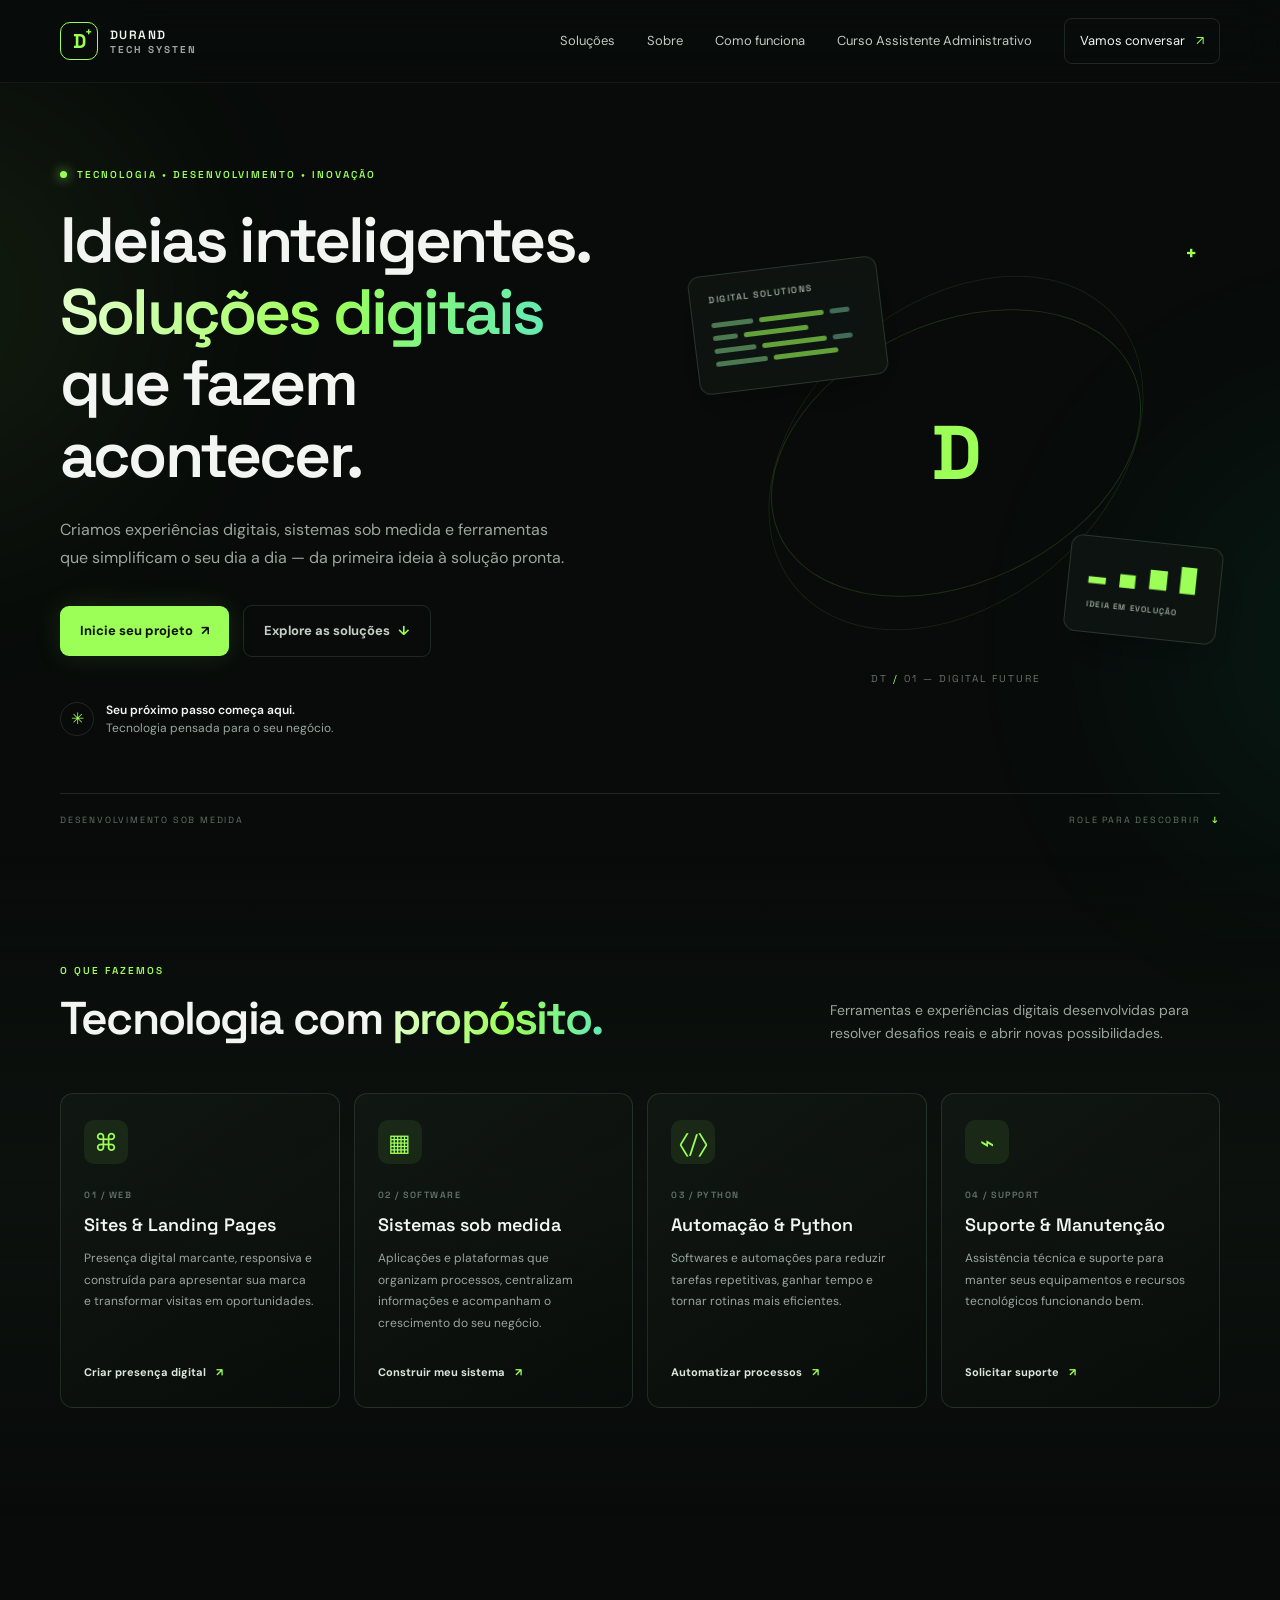
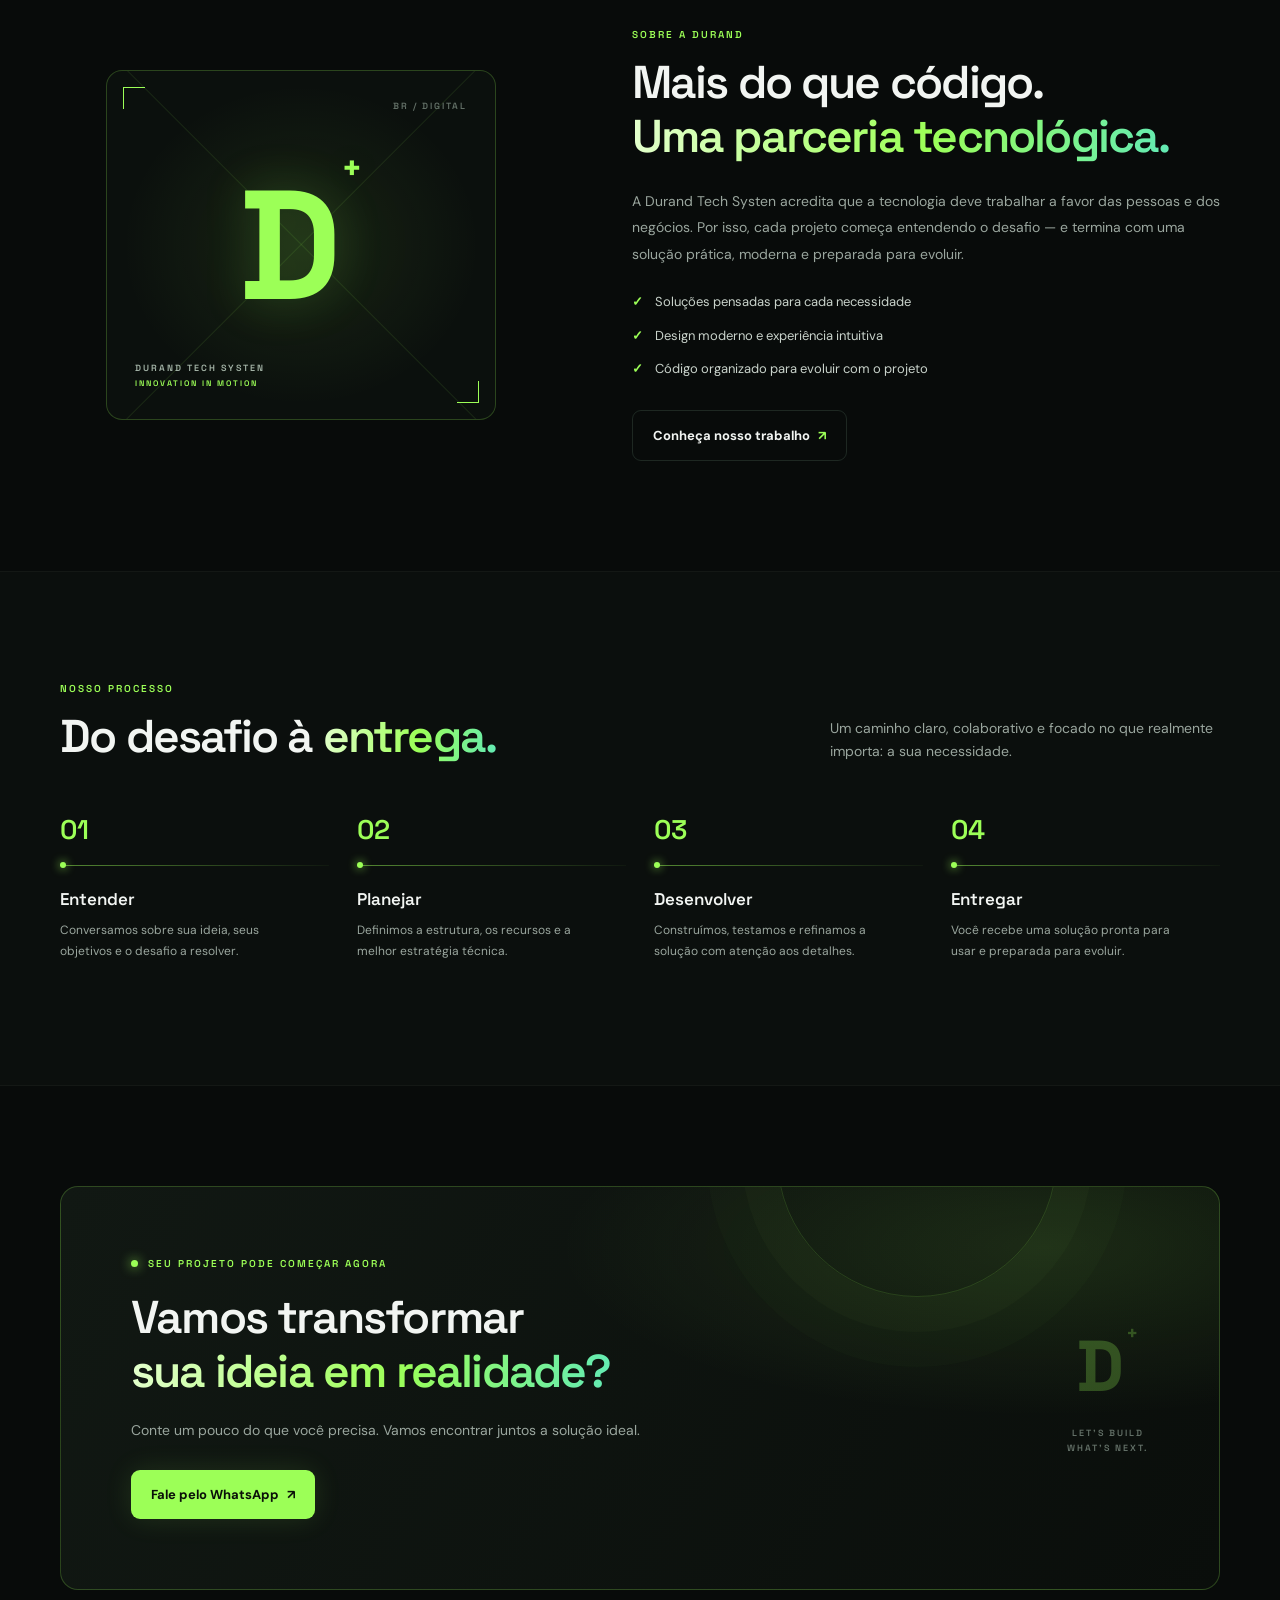
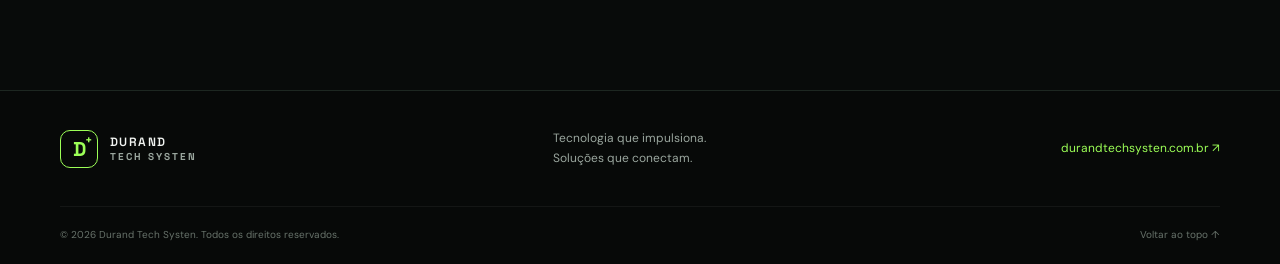
==== index.html @ 8323a279 "Add files via upload" ====
<!DOCTYPE html>
<html lang="pt-BR">
<head>
  <meta charset="UTF-8">
  <meta name="viewport" content="width=device-width, initial-scale=1.0">
  <meta name="description" content="A Durand Tech Systen transforma ideias em soluções digitais: sites, sistemas, automações e suporte técnico.">
  <meta name="theme-color" content="#080b0a">
  <title>Durand Tech Systen — Tecnologia que impulsiona</title>
  <link rel="preconnect" href="https://fonts.googleapis.com">
  <link rel="preconnect" href="https://fonts.gstatic.com" crossorigin>
  <link href="https://fonts.googleapis.com/css2?family=DM+Sans:wght@400;500;600;700&family=Space+Grotesk:wght@400;500;600;700&display=swap" rel="stylesheet">
  <link rel="stylesheet" href="styles.css">
</head>
<body>
  <!-- Fundo decorativo: brilho neon sutil -->
  <div class="ambient ambient-one" aria-hidden="true"></div>
  <div class="ambient ambient-two" aria-hidden="true"></div>

  <header class="site-header" id="top">
    <div class="container nav-wrap">
      <a class="brand" href="#top" aria-label="Durand Tech Systen, início">
        <span class="brand-mark">D<span>+</span></span>
        <span class="brand-name">DURAND <b>TECH SYSTEN</b></span>
      </a>

      <button class="menu-toggle" aria-label="Abrir menu" aria-expanded="false">
        <span></span><span></span><span></span>
      </button>

      <nav class="main-nav" aria-label="Navegação principal">
        <a href="#solucoes">Soluções</a>
        <a href="#sobre">Sobre</a>
        <a href="#processo">Como funciona</a>
        <a href="Assistente Administrativo.html">Curso Assistente Administrativo</a>
        <a href="#contato" class="nav-cta">Vamos conversar <span>↗</span></a>
      </nav>
    </div>
  </header>

  <main>
    <!-- Hero -->
    <section class="hero section">
      <div class="container hero-grid">
        <div class="hero-copy reveal">
          <div class="eyebrow"><span class="status-dot"></span> TECNOLOGIA • DESENVOLVIMENTO • INOVAÇÃO</div>
          <h1>Ideias inteligentes.<br><span class="gradient-text">Soluções digitais</span><br>que fazem acontecer.</h1>
          <p class="hero-description">Criamos experiências digitais, sistemas sob medida e ferramentas que simplificam o seu dia a dia — da primeira ideia à solução pronta.</p>
          <div class="hero-actions">
            <a class="button button-primary" href="#contato">Inicie seu projeto <span>↗</span></a>
            <a class="button button-quiet" href="#solucoes">Explore as soluções <span>↓</span></a>
          </div>
          <div class="hero-proof">
            <div class="proof-icon">✳</div>
            <p><strong>Seu próximo passo começa aqui.</strong><br><span>Tecnologia pensada para o seu negócio.</span></p>
          </div>
        </div>

        <div class="hero-visual reveal" aria-label="Ilustração abstrata de tecnologia">
          <div class="visual-orbit orbit-a"></div>
          <div class="visual-orbit orbit-b"></div>
          <div class="visual-core"><span>D</span><i>+</i></div>
          <div class="floating-card card-code">
            <span class="card-label">DIGITAL SOLUTIONS</span>
            <div class="code-line"><i></i><i></i><i></i></div>
            <div class="code-line short"><i></i><i></i></div>
            <div class="code-line"><i></i><i></i><i></i></div>
            <div class="code-line tiny"><i></i><i></i></div>
          </div>
          <div class="floating-card card-signal"><span class="signal-bars">▂ ▄ ▆ █</span><small>IDEIA EM EVOLUÇÃO</small></div>
          <div class="visual-caption">DT<span> / </span>01 — DIGITAL FUTURE</div>
        </div>
      </div>
      <div class="hero-bottom container"><span>DESENVOLVIMENTO SOB MEDIDA</span><span class="scroll-hint">ROLE PARA DESCOBRIR <b>↓</b></span></div>
    </section>

    <!-- Soluções -->
    <section class="section solutions-section" id="solucoes">
      <div class="container">
        <div class="section-heading reveal">
          <div><div class="eyebrow">O QUE FAZEMOS</div><h2>Tecnologia com <span class="gradient-text">propósito.</span></h2></div>
          <p>Ferramentas e experiências digitais desenvolvidas para resolver desafios reais e abrir novas possibilidades.</p>
        </div>

        <div class="solution-grid">
          <article class="solution-card reveal">
            <div class="service-icon">⌘</div><span class="service-number">01 / WEB</span>
            <h3>Sites & Landing Pages</h3>
            <p>Presença digital marcante, responsiva e construída para apresentar sua marca e transformar visitas em oportunidades.</p>
            <a href="#contato" class="text-link" data-service="Sites e landing pages">Criar presença digital <span>↗</span></a>
          </article>
          <article class="solution-card reveal">
            <div class="service-icon">▦</div><span class="service-number">02 / SOFTWARE</span>
            <h3>Sistemas sob medida</h3>
            <p>Aplicações e plataformas que organizam processos, centralizam informações e acompanham o crescimento do seu negócio.</p>
            <a href="#contato" class="text-link" data-service="Sistemas sob medida">Construir meu sistema <span>↗</span></a>
          </article>
          <article class="solution-card reveal">
            <div class="service-icon">⟨/⟩</div><span class="service-number">03 / PYTHON</span>
            <h3>Automação & Python</h3>
            <p>Softwares e automações para reduzir tarefas repetitivas, ganhar tempo e tornar rotinas mais eficientes.</p>
            <a href="#contato" class="text-link" data-service="Automação e desenvolvimento Python">Automatizar processos <span>↗</span></a>
          </article>
          <article class="solution-card reveal">
            <div class="service-icon">⌁</div><span class="service-number">04 / SUPPORT</span>
            <h3>Suporte & Manutenção</h3>
            <p>Assistência técnica e suporte para manter seus equipamentos e recursos tecnológicos funcionando bem.</p>
            <a href="#contato" class="text-link" data-service="Suporte técnico e manutenção">Solicitar suporte <span>↗</span></a>
          </article>
        </div>
      </div>
    </section>

    <!-- Sobre -->
    <section class="section about-section" id="sobre">
      <div class="container about-grid">
        <div class="about-art reveal">
          <div class="about-frame">
            <span class="frame-corner corner-tl"></span><span class="frame-corner corner-br"></span>
            <div class="big-symbol">D<span>+</span></div>
            <div class="art-label">DURAND TECH SYSTEN<br><small>INNOVATION IN MOTION</small></div>
            <div class="art-coordinate">BR / DIGITAL</div>
          </div>
        </div>
        <div class="about-copy reveal">
          <div class="eyebrow">SOBRE A DURAND</div>
          <h2>Mais do que código.<br><span class="gradient-text">Uma parceria tecnológica.</span></h2>
          <p>A Durand Tech Systen acredita que a tecnologia deve trabalhar a favor das pessoas e dos negócios. Por isso, cada projeto começa entendendo o desafio — e termina com uma solução prática, moderna e preparada para evoluir.</p>
          <ul class="feature-list">
            <li><span>✓</span> Soluções pensadas para cada necessidade</li>
            <li><span>✓</span> Design moderno e experiência intuitiva</li>
            <li><span>✓</span> Código organizado para evoluir com o projeto</li>
          </ul>
          <a href="#contato" class="button button-outline">Conheça nosso trabalho <span>↗</span></a>
        </div>
      </div>
    </section>

    <!-- Processo -->
    <section class="section process-section" id="processo">
      <div class="container">
        <div class="section-heading reveal">
          <div><div class="eyebrow">NOSSO PROCESSO</div><h2>Do desafio à <span class="gradient-text">entrega.</span></h2></div>
          <p>Um caminho claro, colaborativo e focado no que realmente importa: a sua necessidade.</p>
        </div>
        <div class="process-grid">
          <div class="process-step reveal"><span class="step-index">01</span><div class="step-line"></div><h3>Entender</h3><p>Conversamos sobre sua ideia, seus objetivos e o desafio a resolver.</p></div>
          <div class="process-step reveal"><span class="step-index">02</span><div class="step-line"></div><h3>Planejar</h3><p>Definimos a estrutura, os recursos e a melhor estratégia técnica.</p></div>
          <div class="process-step reveal"><span class="step-index">03</span><div class="step-line"></div><h3>Desenvolver</h3><p>Construímos, testamos e refinamos a solução com atenção aos detalhes.</p></div>
          <div class="process-step reveal"><span class="step-index">04</span><div class="step-line"></div><h3>Entregar</h3><p>Você recebe uma solução pronta para usar e preparada para evoluir.</p></div>
        </div>
      </div>
    </section>

    <!-- CTA -->
    <section class="section contact-section" id="contato">
      <div class="container">
        <div class="contact-panel reveal">
          <div class="contact-orb" aria-hidden="true"></div>
          <div class="contact-content">
            <div class="eyebrow"><span class="status-dot"></span> SEU PROJETO PODE COMEÇAR AGORA</div>
            <h2>Vamos transformar<br><span class="gradient-text">sua ideia em realidade?</span></h2>
            <p>Conte um pouco do que você precisa. Vamos encontrar juntos a solução ideal.</p>
            <a class="button button-primary" id="whatsapp-cta" href="https://wa.me/53997073648?text=Olá%2C%20Durand%20Tech%20Systen!%20Quero%20conversar%20sobre%20um%20projeto." target="_blank" rel="noopener noreferrer">Fale pelo WhatsApp <span>↗</span></a>
          </div>
          <div class="contact-side"><span class="side-mark">D<span>+</span></span><span>LET'S BUILD<br>WHAT'S NEXT.</span></div>
        </div>
      </div>
    </section>
  </main>

  <footer class="site-footer">
    <div class="container footer-top">
      <a class="brand" href="#top"><span class="brand-mark">D<span>+</span></span><span class="brand-name">DURAND <b>TECH SYSTEN</b></span></a>
      <p>Tecnologia que impulsiona.<br>Soluções que conectam.</p>
      <a class="footer-link" href="https://www.durandtechsysten.com.br/" target="_blank" rel="noopener noreferrer">durandtechsysten.com.br ↗</a>
    </div>
    <div class="container footer-bottom"><span>© <span id="current-year"></span> Durand Tech Systen. Todos os direitos reservados.</span><a href="#top">Voltar ao topo ↑</a></div>
  </footer>

  <script src="main.js"></script>
</body>
</html>
---- styles.css ----
/* ==========================================================
   DURAND TECH SYSTEN — identidade visual
   Organização: tokens, base, layout, componentes e responsivo
   ========================================================== */

/* 1. Tokens globais */
:root {
  --bg: #080b0a;
  --bg-soft: #0d1210;
  --panel: #101613;
  --panel-hover: #141d18;
  --text: #f2f5f2;
  --muted: #9aa69e;
  --line: rgba(191, 255, 215, .12);
  --neon: #9cff57;
  --neon-bright: #b6ff7b;
  --font-display: "Space Grotesk", sans-serif;
  --font-body: "DM Sans", sans-serif;
  --container: 1160px;
}

/* 2. Reset e base */
* { box-sizing: border-box; }
html { scroll-behavior: smooth; scroll-padding-top: 90px; }
body {
  margin: 0; color: var(--text); background: var(--bg);
  font-family: var(--font-body); line-height: 1.65; overflow-x: hidden;
}
body::before {
  content: ""; position: fixed; inset: 0; pointer-events: none; z-index: -1;
  opacity: .15; background-image: linear-gradient(rgba(255,255,255,.025) 1px, transparent 1px),
  linear-gradient(90deg, rgba(255,255,255,.025) 1px, transparent 1px);
  background-size: 52px 52px;
}
a { color: inherit; text-decoration: none; }
button { font: inherit; }
img { max-width: 100%; display: block; }
.container { width: min(var(--container), calc(100% - 48px)); margin-inline: auto; }
.section { padding: 110px 0; }
.ambient { position: fixed; width: 420px; height: 420px; border-radius: 50%; filter: blur(130px); opacity: .08; pointer-events: none; z-index: -1; }
.ambient-one { background: var(--neon); top: 10%; left: -280px; }
.ambient-two { background: #00d99b; bottom: 5%; right: -300px; }

/* 3. Cabeçalho e navegação */
.site-header { position: sticky; top: 0; z-index: 20; background: rgba(8,11,10,.82); backdrop-filter: blur(18px); border-bottom: 1px solid rgba(255,255,255,.06); }
.nav-wrap { min-height: 82px; display: flex; align-items: center; justify-content: space-between; gap: 30px; }
.brand { display: inline-flex; align-items: center; gap: 12px; }
.brand-mark { display: grid; place-items: center; width: 38px; height: 38px; border: 1px solid var(--neon); color: var(--neon); border-radius: 10px; font: 700 20px var(--font-display); position: relative; }
.brand-mark span { font-size: 12px; position: absolute; right: 5px; top: 1px; }
.brand-name { font: 600 12px var(--font-display); letter-spacing: 1.4px; }
.brand-name b { display: block; color: var(--muted); font-size: 10px; letter-spacing: 2px; }
.main-nav { display: flex; align-items: center; gap: 32px; font-size: 13px; color: #c0c9c2; }
.main-nav a { transition: color .2s ease; }
.main-nav a:hover { color: var(--neon); }
.main-nav .nav-cta { border: 1px solid var(--line); border-radius: 8px; padding: 11px 15px; color: var(--text); }
.nav-cta span, .button span { color: var(--neon); margin-left: 8px; }
.menu-toggle { display: none; border: 0; background: none; padding: 8px; }
.menu-toggle span { display: block; width: 23px; height: 2px; background: var(--text); margin: 5px; }

/* 4. Hero */
.hero { min-height: 690px; padding-top: 85px; padding-bottom: 28px; position: relative; }
.hero-grid { display: grid; grid-template-columns: 1.05fr .95fr; align-items: center; gap: 50px; }
.eyebrow { color: var(--neon); font: 600 10px var(--font-display); letter-spacing: 2px; display: flex; align-items: center; gap: 10px; }
.status-dot { width: 7px; height: 7px; background: var(--neon); border-radius: 50%; box-shadow: 0 0 12px var(--neon); }
h1, h2, h3, p { margin-top: 0; }
h1 { font: 600 clamp(42px, 5vw, 66px)/1.12 var(--font-display); letter-spacing: -2.8px; margin: 24px 0; }
.gradient-text { background: linear-gradient(100deg, #e4ffce 0%, var(--neon) 55%, #62eab5 100%); -webkit-background-clip: text; background-clip: text; color: transparent; }
.hero-description { max-width: 510px; color: var(--muted); font-size: 16px; line-height: 1.8; }
.hero-actions { display: flex; align-items: center; gap: 14px; flex-wrap: wrap; margin-top: 32px; }
.button { display: inline-flex; align-items: center; justify-content: center; padding: 14px 20px; border-radius: 9px; font-size: 13px; font-weight: 700; transition: transform .2s, box-shadow .2s, background .2s; }
.button:hover { transform: translateY(-2px); }
.button-primary { color: #0a1008; background: var(--neon); box-shadow: 0 0 28px rgba(156,255,87,.12); }
.button-primary:hover { background: var(--neon-bright); box-shadow: 0 0 34px rgba(156,255,87,.24); }
.button-primary span { color: #0a1008; }
.button-quiet { color: #c4cdc6; border: 1px solid var(--line); }
.button-quiet:hover, .button-outline:hover { border-color: var(--neon); color: var(--neon); }
.hero-proof { display: flex; gap: 12px; align-items: center; margin-top: 44px; }
.proof-icon { display: grid; place-items: center; width: 34px; height: 34px; border: 1px solid var(--line); border-radius: 50%; color: var(--neon); }
.hero-proof p { margin: 0; font-size: 12px; line-height: 1.55; }
.hero-proof strong { font-weight: 600; }
.hero-proof p span { color: var(--muted); }

/* Visual abstrato */
.hero-visual { min-height: 470px; position: relative; display: grid; place-items: center; }
.visual-orbit { position: absolute; border: 1px solid rgba(156,255,87,.15); border-radius: 50%; transform: rotate(-25deg); }
.orbit-a { width: 390px; height: 260px; }
.orbit-b { width: 300px; height: 420px; transform: rotate(50deg); border-color: rgba(156,255,87,.09); }
.visual-core { width: 150px; height: 150px; display: grid; place-items: center; border-radius: 38px; border: 1px solid rgba(156,255,87,.55); background: radial-gradient(circle at 35% 25%, #243a20, #0d140e 68%); box-shadow: 0 0 75px rgba(156,255,87,.14), inset 0 0 30px rgba(156,255,87,.07); font: 700 76px var(--font-display); color: var(--neon); transform: rotate(-8deg); z-index: 2; }
.visual-core i { font-style: normal; font-size: 20px; position: absolute; right: 23px; top: 22px; }
.floating-card { position: absolute; border: 1px solid rgba(205,255,220,.14); border-radius: 12px; background: rgba(14,20,16,.88); backdrop-filter: blur(12px); box-shadow: 0 18px 50px rgba(0,0,0,.3); }
.card-code { width: 190px; padding: 18px; top: 48px; left: 0; transform: rotate(-7deg); }
.card-label { display: block; color: var(--muted); font: 600 9px var(--font-display); letter-spacing: 1.5px; margin-bottom: 17px; }
.code-line { display: flex; gap: 6px; margin: 8px 0; }
.code-line i { height: 5px; width: 42px; background: #4d7951; border-radius: 5px; }
.code-line i:nth-child(2) { width: 65px; background: #9cff57; opacity: .6; }
.code-line i:nth-child(3) { width: 20px; background: #426b58; }
.code-line.short i:first-child { width: 25px; }
.code-line.tiny i:first-child { width: 52px; }
.card-signal { bottom: 50px; right: 0; padding: 16px 20px; transform: rotate(6deg); }
.signal-bars { color: var(--neon); font-size: 22px; letter-spacing: 4px; display: block; }
.card-signal small { color: var(--muted); font: 600 8px var(--font-display); letter-spacing: 1.2px; }
.visual-caption { position: absolute; bottom: 3px; color: #647168; font: 10px var(--font-display); letter-spacing: 2px; }
.visual-caption span { color: var(--neon); }
.hero-bottom { display: flex; justify-content: space-between; border-top: 1px solid var(--line); padding-top: 20px; margin-top: 55px; color: #647168; font: 9px var(--font-display); letter-spacing: 1.8px; }
.scroll-hint b { color: var(--neon); margin-left: 8px; }

/* 5. Cabeçalhos de seção e cards */
.section-heading { display: flex; justify-content: space-between; align-items: end; gap: 35px; margin-bottom: 48px; }
.section-heading h2, .about-copy h2, .contact-content h2 { font: 600 clamp(32px, 4vw, 46px)/1.18 var(--font-display); letter-spacing: -1.8px; margin: 14px 0 0; }
.section-heading > p { max-width: 390px; margin: 0; color: var(--muted); font-size: 14px; }
.solutions-section { background: linear-gradient(180deg, transparent, rgba(15,21,17,.65), transparent); }
.solution-grid { display: grid; grid-template-columns: repeat(4, 1fr); gap: 14px; }
.solution-card { min-height: 315px; padding: 26px 23px; border: 1px solid var(--line); border-radius: 13px; background: linear-gradient(145deg, rgba(18,25,20,.8), rgba(9,13,10,.7)); transition: transform .25s, border-color .25s, background .25s; display: flex; flex-direction: column; }
.solution-card:hover { transform: translateY(-6px); border-color: rgba(156,255,87,.4); background: var(--panel-hover); }
.service-icon { display: grid; place-items: center; width: 44px; height: 44px; border-radius: 10px; background: rgba(156,255,87,.08); color: var(--neon); font: 24px var(--font-display); margin-bottom: 25px; }
.service-number { color: #66746a; font: 600 9px var(--font-display); letter-spacing: 1.5px; }
.solution-card h3 { font: 600 18px var(--font-display); margin: 12px 0; }
.solution-card p { color: var(--muted); font-size: 12px; line-height: 1.8; margin-bottom: 22px; }
.text-link { color: #dbe6dc; font-size: 11px; font-weight: 700; margin-top: auto; }
.text-link span { color: var(--neon); margin-left: 7px; }
.text-link:hover { color: var(--neon); }

/* 6. Sobre */
.about-grid { display: grid; grid-template-columns: .9fr 1.1fr; gap: 90px; align-items: center; }
.about-art { min-height: 410px; display: grid; place-items: center; }
.about-frame { width: min(100%, 390px); height: 350px; position: relative; border: 1px solid rgba(156,255,87,.22); border-radius: 16px; background: radial-gradient(ellipse at center, rgba(156,255,87,.09), transparent 65%), #0b100d; display: grid; place-items: center; overflow: hidden; }
.about-frame::before, .about-frame::after { content: ""; position: absolute; width: 130%; height: 1px; background: rgba(156,255,87,.1); transform: rotate(45deg); }
.about-frame::after { transform: rotate(-45deg); }
.frame-corner { position: absolute; width: 22px; height: 22px; border-color: var(--neon); border-style: solid; z-index: 2; }
.corner-tl { top: 16px; left: 16px; border-width: 1px 0 0 1px; }
.corner-br { bottom: 16px; right: 16px; border-width: 0 1px 1px 0; }
.big-symbol { font: 700 155px var(--font-display); color: var(--neon); text-shadow: 0 0 50px rgba(156,255,87,.2); position: relative; z-index: 1; }
.big-symbol span { font-size: 35px; vertical-align: top; }
.art-label, .art-coordinate { position: absolute; z-index: 2; font: 600 9px/1.7 var(--font-display); letter-spacing: 2px; color: #a5b5a8; }
.art-label { bottom: 27px; left: 28px; }
.art-label small { color: var(--neon); font-size: 8px; }
.art-coordinate { top: 28px; right: 28px; color: #647168; }
.about-copy > p { color: var(--muted); font-size: 14px; line-height: 1.9; margin: 24px 0; }
.feature-list { list-style: none; padding: 0; margin: 0 0 30px; display: grid; gap: 12px; color: #c9d3cb; font-size: 13px; }
.feature-list li { display: flex; align-items: center; gap: 12px; }
.feature-list li span { color: var(--neon); font-weight: 700; }
.button-outline { border: 1px solid var(--line); }

/* 7. Processo */
.process-section { background: rgba(13,18,15,.7); border-block: 1px solid rgba(255,255,255,.035); }
.process-grid { display: grid; grid-template-columns: repeat(4, 1fr); gap: 28px; }
.process-step { position: relative; }
.step-index { color: var(--neon); font: 600 27px var(--font-display); }
.step-line { height: 1px; background: linear-gradient(90deg, rgba(156,255,87,.5), rgba(156,255,87,.04)); margin: 18px 0 22px; position: relative; }
.step-line::before { content: ""; width: 6px; height: 6px; border-radius: 50%; background: var(--neon); position: absolute; left: 0; top: -2.5px; box-shadow: 0 0 10px var(--neon); }
.process-step h3 { font: 600 17px var(--font-display); margin-bottom: 10px; }
.process-step p { color: var(--muted); font-size: 12px; line-height: 1.8; max-width: 230px; }

/* 8. Contato e rodapé */
.contact-section { padding-top: 100px; padding-bottom: 100px; }
.contact-panel { position: relative; overflow: hidden; border: 1px solid rgba(156,255,87,.22); border-radius: 18px; padding: 70px; background: radial-gradient(ellipse at 85% 15%, rgba(156,255,87,.11), transparent 35%), linear-gradient(120deg, #111813, #0a0e0b); display: flex; align-items: center; justify-content: space-between; gap: 40px; }
.contact-orb { position: absolute; width: 280px; height: 280px; right: 14%; top: -170px; border: 1px solid rgba(156,255,87,.15); border-radius: 50%; box-shadow: 0 0 0 35px rgba(156,255,87,.025), 0 0 0 70px rgba(156,255,87,.02); }
.contact-content { position: relative; z-index: 1; max-width: 650px; }
.contact-content h2 { margin: 20px 0; }
.contact-content p { color: var(--muted); font-size: 14px; margin-bottom: 28px; }
.contact-side { display: flex; flex-direction: column; align-items: center; gap: 14px; color: #647168; font: 600 9px/1.7 var(--font-display); letter-spacing: 2px; text-align: center; }
.side-mark { font: 700 72px var(--font-display); color: rgba(156,255,87,.25); }
.side-mark span { font-size: 20px; vertical-align: top; }
.site-footer { border-top: 1px solid var(--line); background: #070908; }
.footer-top { min-height: 115px; display: flex; align-items: center; justify-content: space-between; gap: 25px; }
.footer-top p { color: var(--muted); font-size: 12px; margin: 0; }
.footer-link { font-size: 12px; color: var(--neon); }
.footer-bottom { border-top: 1px solid rgba(255,255,255,.05); padding: 20px 0; display: flex; justify-content: space-between; gap: 20px; color: #68736b; font-size: 10px; }
.footer-bottom a:hover { color: var(--neon); }

/* 9. Animações progressivas */
.reveal { opacity: 0; transform: translateY(18px); transition: opacity .7s ease, transform .7s ease; }
.reveal.is-visible { opacity: 1; transform: translateY(0); }

/* 10. Responsividade */
@media (max-width: 1000px) {
  .hero-grid { gap: 20px; }
  .solution-grid { grid-template-columns: repeat(2, 1fr); }
  .about-grid { gap: 45px; }
  .contact-panel { padding: 48px; }
}
@media (max-width: 760px) {
  .container { width: min(100% - 36px, var(--container)); }
  .section { padding: 78px 0; }
  .nav-wrap { min-height: 72px; }
  .menu-toggle { display: block; cursor: pointer; }
  .main-nav { display: none; position: absolute; top: 72px; left: 0; right: 0; padding: 22px 24px 26px; background: rgba(8,11,10,.97); border-bottom: 1px solid var(--line); flex-direction: column; align-items: stretch; gap: 18px; }
  .main-nav.is-open { display: flex; }
  .main-nav .nav-cta { text-align: center; }
  .hero { padding-top: 60px; }
  .hero-grid { grid-template-columns: 1fr; }
  h1 { font-size: clamp(42px, 11vw, 60px); letter-spacing: -2px; }
  .hero-visual { min-height: 390px; margin-top: 12px; }
  .orbit-a { width: 310px; height: 220px; }
  .orbit-b { width: 250px; height: 340px; }
  .visual-core { width: 125px; height: 125px; font-size: 62px; }
  .card-code { left: 2%; top: 30px; }
  .card-signal { right: 2%; bottom: 35px; }
  .hero-bottom { margin-top: 28px; }
  .section-heading { align-items: start; flex-direction: column; gap: 18px; margin-bottom: 32px; }
  .section-heading > p { max-width: 100%; }
  .about-grid { grid-template-columns: 1fr; gap: 30px; }
  .about-art { min-height: 330px; }
  .about-frame { height: 300px; }
  .process-grid { grid-template-columns: repeat(2, 1fr); gap: 22px; }
  .contact-panel { padding: 38px 28px; }
  .contact-side { display: none; }
  .footer-top { padding: 28px 0; align-items: flex-start; flex-direction: column; }
}
@media (max-width: 480px) {
  .solution-grid, .process-grid { grid-template-columns: 1fr; }
  .solution-card { min-height: auto; }
  .hero-actions { align-items: stretch; flex-direction: column; }
  .button { width: 100%; }
  .hero-visual { min-height: 340px; }
  .card-code { width: 155px; padding: 14px; }
  .card-signal { padding: 12px 14px; }
  .hero-bottom { font-size: 8px; letter-spacing: 1px; }
  .contact-content h2 { font-size: 34px; }
  .footer-bottom { flex-direction: column; }
}
@media (prefers-reduced-motion: reduce) {
  *, *::before, *::after { scroll-behavior: auto !important; transition-duration: .01ms !important; animation-duration: .01ms !important; }
  .reveal { opacity: 1; transform: none; }
}
/* ==========================================
   ANIMAÇÃO DA LOGO DURAND TECH SYSTEN
   ========================================== */

.visual-core {
    width: 150px;
    height: 150px;

    display: grid;
    place-items: center;

    border: none;
    background: transparent;
    box-shadow: none;

    transform: none;
}

/* Container da logo */
.logo-d {
    position: relative;

    display: flex;
    align-items: center;
    justify-content: center;

    animation: logoEntrada 1.2s cubic-bezier(.16, 1, .3, 1) forwards;
}

/* Letra D */
.logo-letter {
    font-family: "Space Grotesk", sans-serif;
    font-size: 150px;
    font-weight: 700;
    line-height: 1;

    color: #9cff57;

    text-shadow:
        0 0 10px rgba(156, 255, 87, 0.25),
        0 0 35px rgba(156, 255, 87, 0.15);

    animation: brilhoD 3s ease-in-out infinite;
}

/* Símbolo + */
.logo-plus {
    position: absolute;

    top: -12px;
    right: -25px;

    font-family: "Space Grotesk", sans-serif;
    font-size: 35px;
    font-weight: 700;

    color: #9cff57;

    opacity: 0;

    animation: plusEntrada 0.7s ease-out 0.8s forwards,
               plusPulso 2s ease-in-out 1.5s infinite;
}

/* Entrada inicial do D */
@keyframes logoEntrada {
    0% {
        opacity: 0;
        transform: scale(0.3) rotate(-15deg);
        filter: blur(15px);
    }

    60% {
        opacity: 1;
        transform: scale(1.15) rotate(3deg);
        filter: blur(0);
    }

    100% {
        opacity: 1;
        transform: scale(1) rotate(0);
    }
}

/* Brilho pulsante da letra */
@keyframes brilhoD {
    0%, 100% {
        text-shadow:
            0 0 10px rgba(156, 255, 87, 0.2),
            0 0 30px rgba(156, 255, 87, 0.1);
    }

    50% {
        text-shadow:
            0 0 20px rgba(156, 255, 87, 0.5),
            0 0 55px rgba(156, 255, 87, 0.25);
    }
}

/* Entrada do símbolo + */
@keyframes plusEntrada {
    0% {
        opacity: 0;
        transform: scale(0) rotate(-90deg);
    }

    100% {
        opacity: 1;
        transform: scale(1) rotate(0);
    }
}

/* Pulso do símbolo + */
@keyframes plusPulso {
    0%, 100% {
        text-shadow: 0 0 5px rgba(156, 255, 87, 0.2);
    }

    50% {
        text-shadow: 0 0 20px rgba(156, 255, 87, 0.8);
    }
}
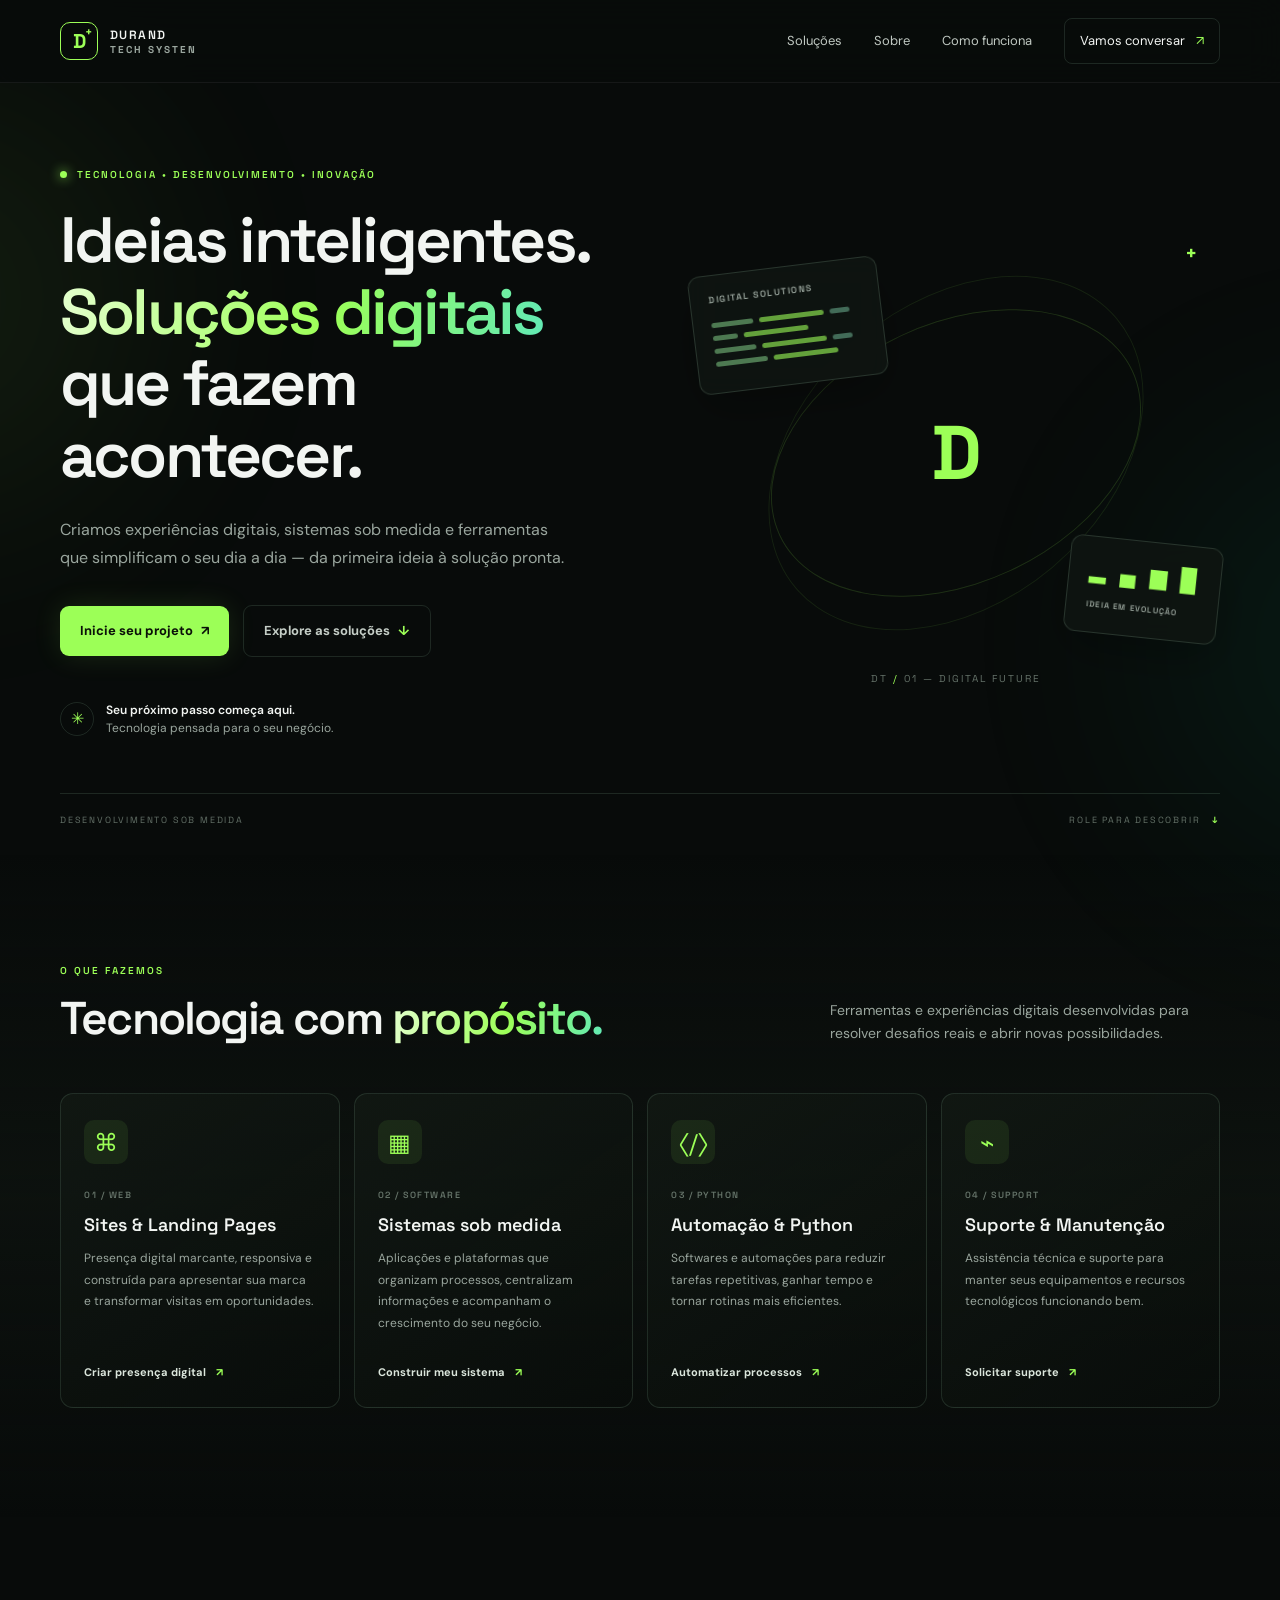
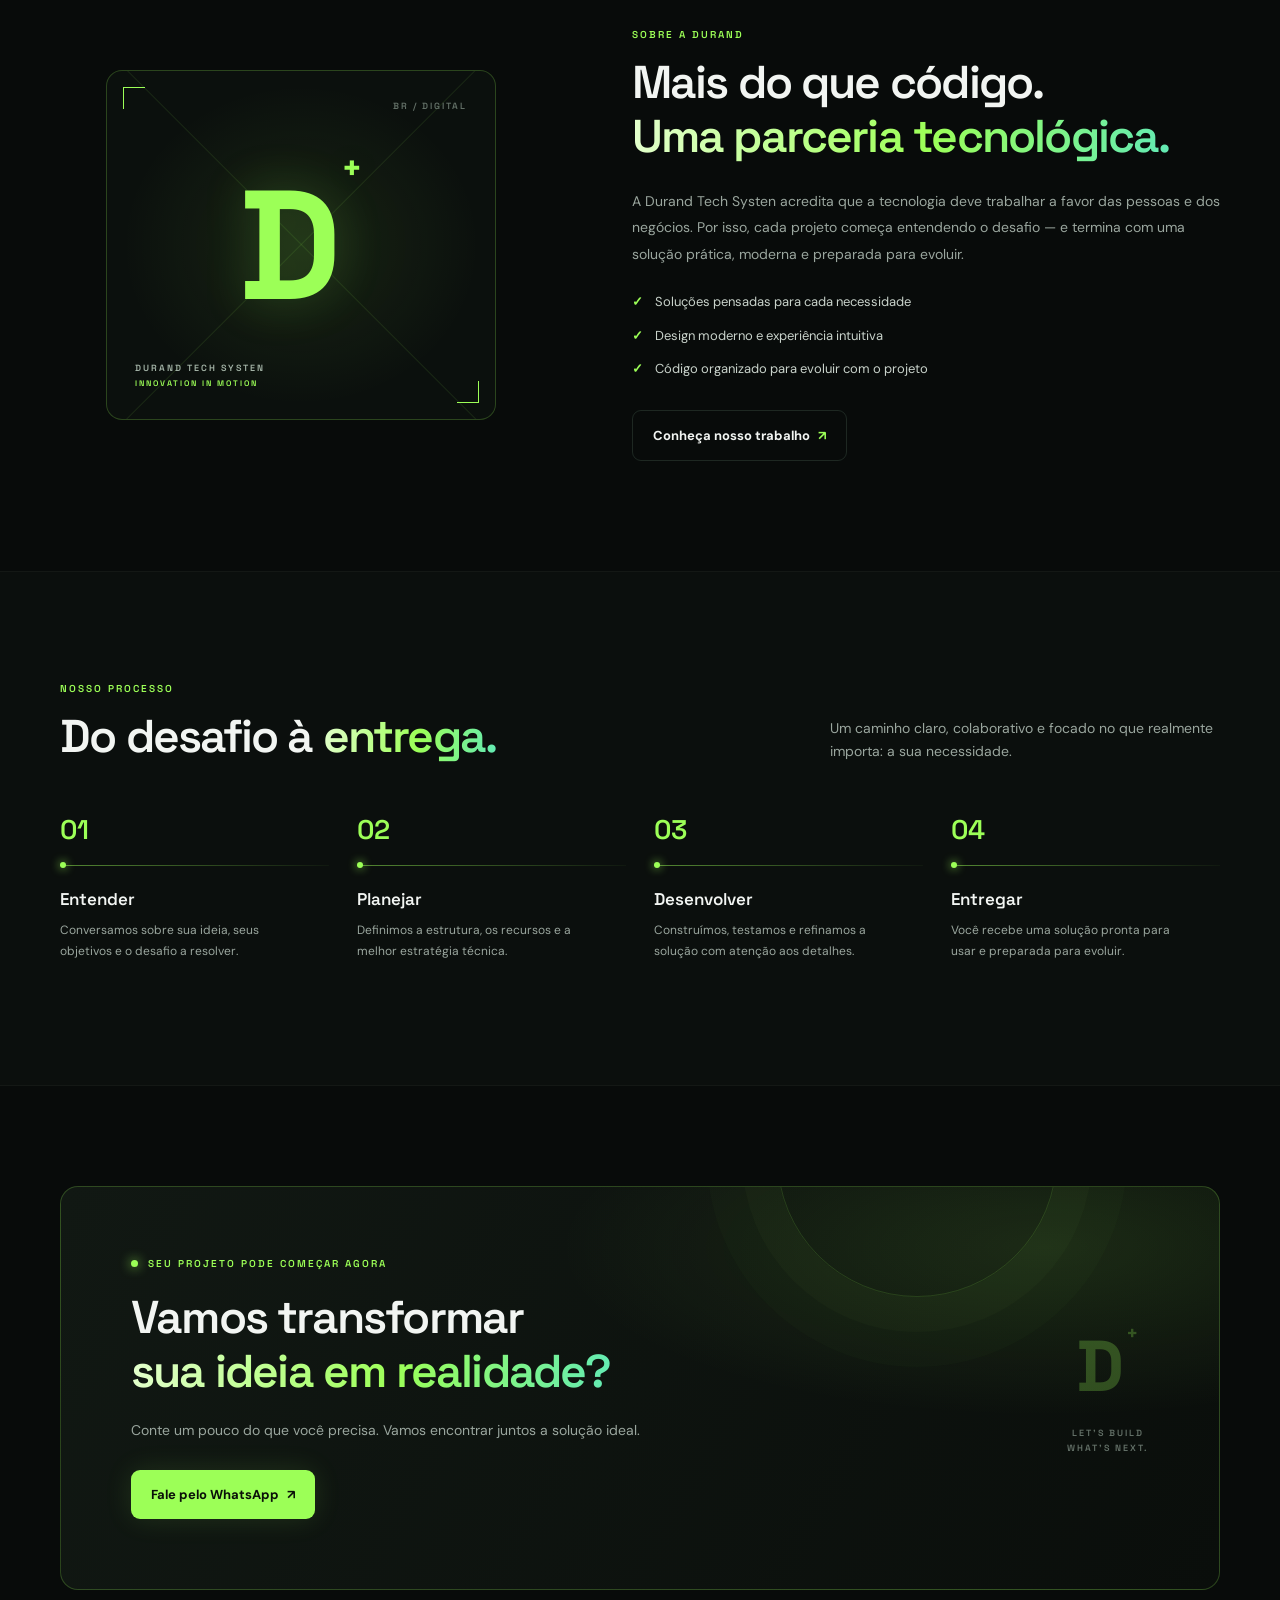
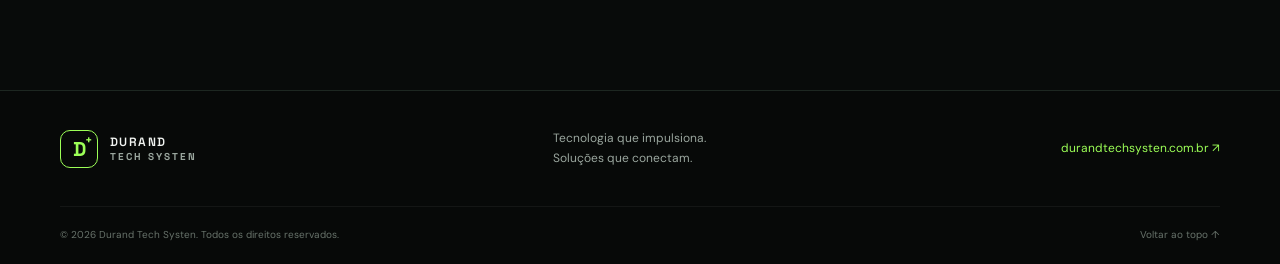
==== commit f65a2bf6: "Update index.html" ====
--- a/index.html
+++ b/index.html
@@ -30,8 +30,7 @@
       <nav class="main-nav" aria-label="Navegação principal">
         <a href="#solucoes">Soluções</a>
         <a href="#sobre">Sobre</a>
-        <a href="#processo">Como funciona</a>
-        <a href="Assistente Administrativo.html">Curso Assistente Administrativo</a>
+        <a href="#processo">Como funciona</a>        
         <a href="#contato" class="nav-cta">Vamos conversar <span>↗</span></a>
       </nav>
     </div>
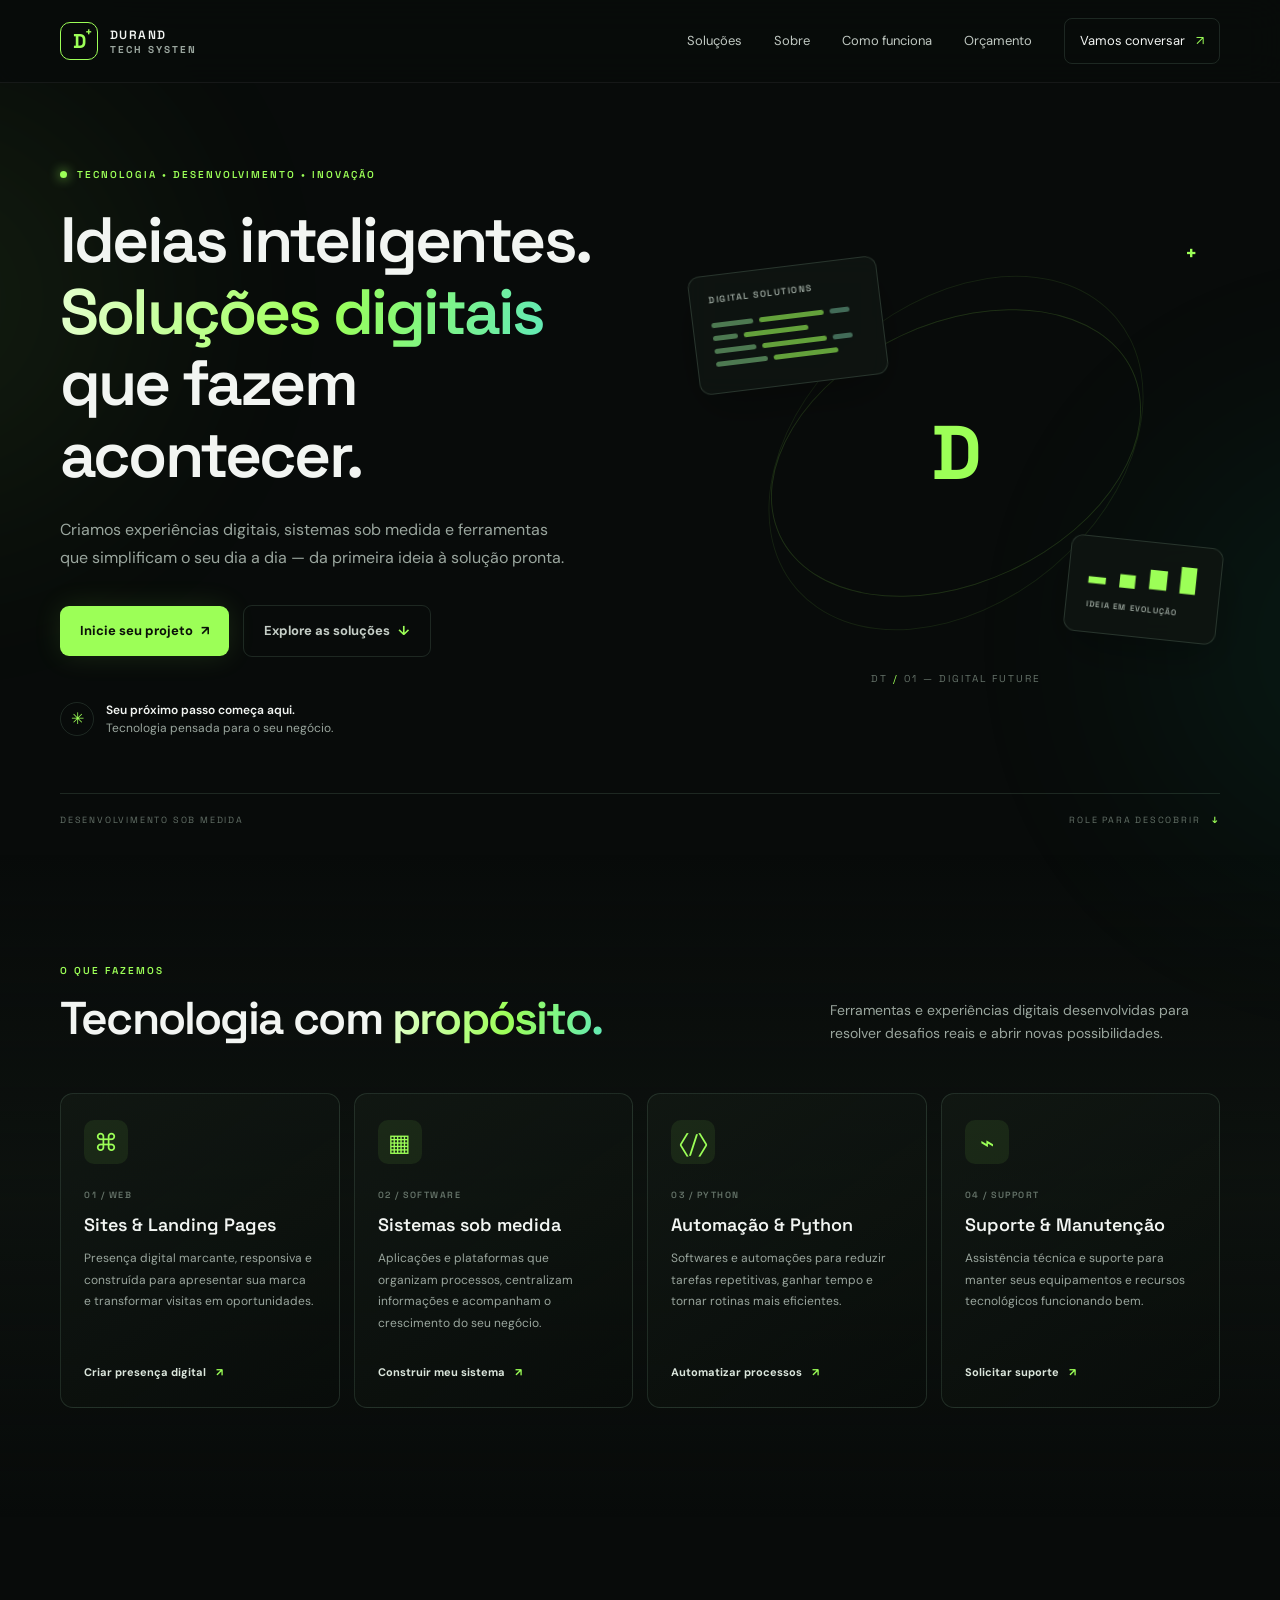
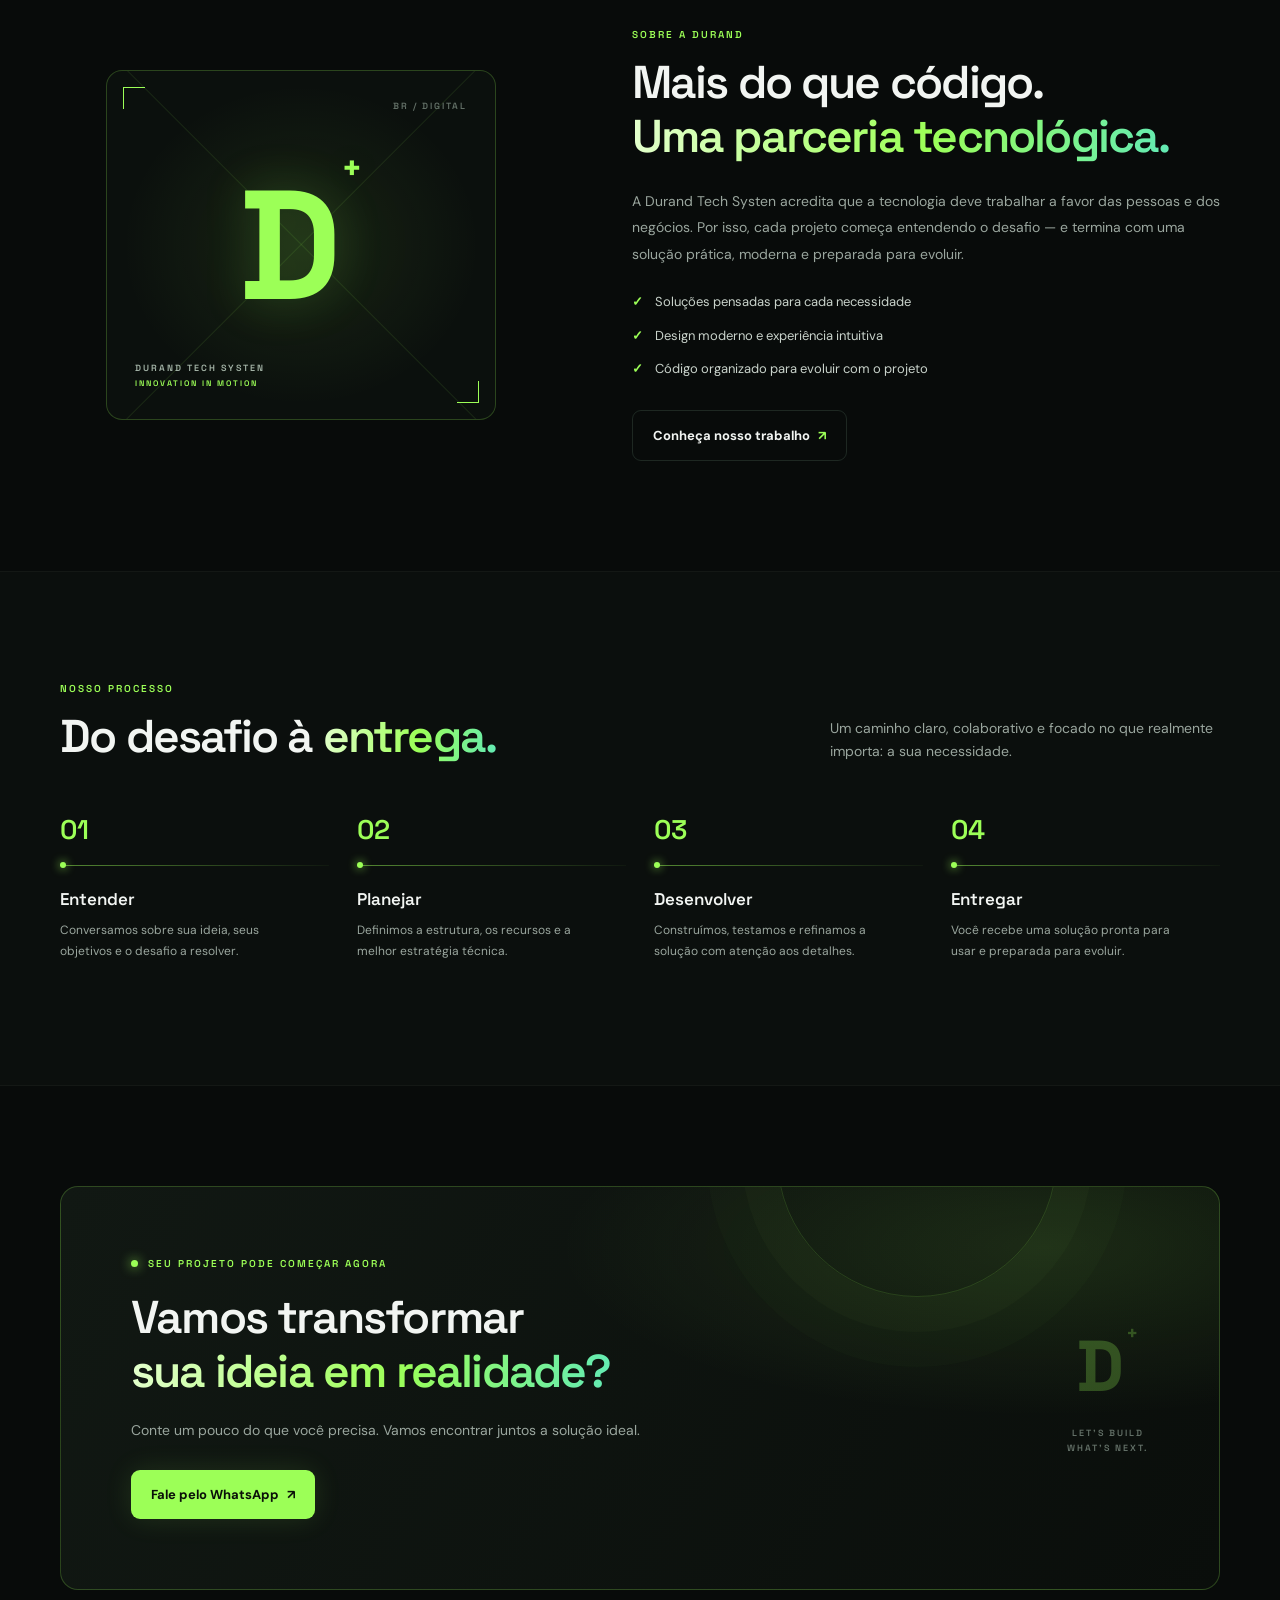
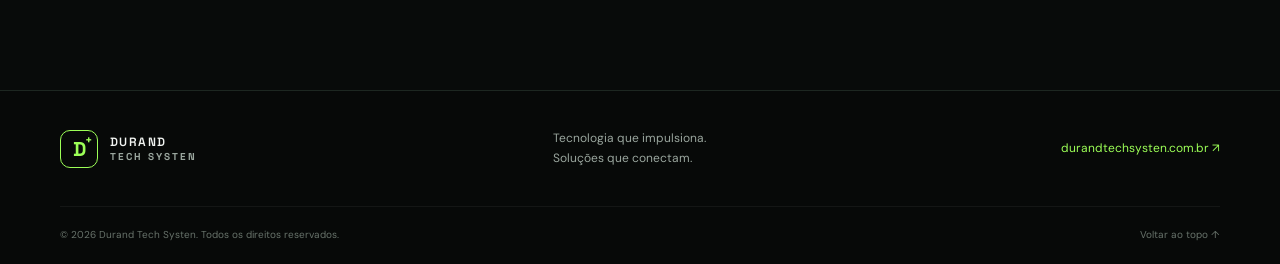
==== commit 52090b85: "Update index.html" ====
--- a/index.html
+++ b/index.html
@@ -9,6 +9,7 @@
   <link rel="preconnect" href="https://fonts.googleapis.com">
   <link rel="preconnect" href="https://fonts.gstatic.com" crossorigin>
   <link href="https://fonts.googleapis.com/css2?family=DM+Sans:wght@400;500;600;700&family=Space+Grotesk:wght@400;500;600;700&display=swap" rel="stylesheet">
+  <link rel="icon" type="image/png" href="favicon-dt.png">
   <link rel="stylesheet" href="styles.css">
 </head>
 <body>
@@ -30,7 +31,8 @@
       <nav class="main-nav" aria-label="Navegação principal">
         <a href="#solucoes">Soluções</a>
         <a href="#sobre">Sobre</a>
-        <a href="#processo">Como funciona</a>        
+        <a href="#processo">Como funciona</a>
+        <a href="orcamento_pro.html" target="_blank" rel="noopener noreferrer">Orçamento</a>
         <a href="#contato" class="nav-cta">Vamos conversar <span>↗</span></a>
       </nav>
     </div>
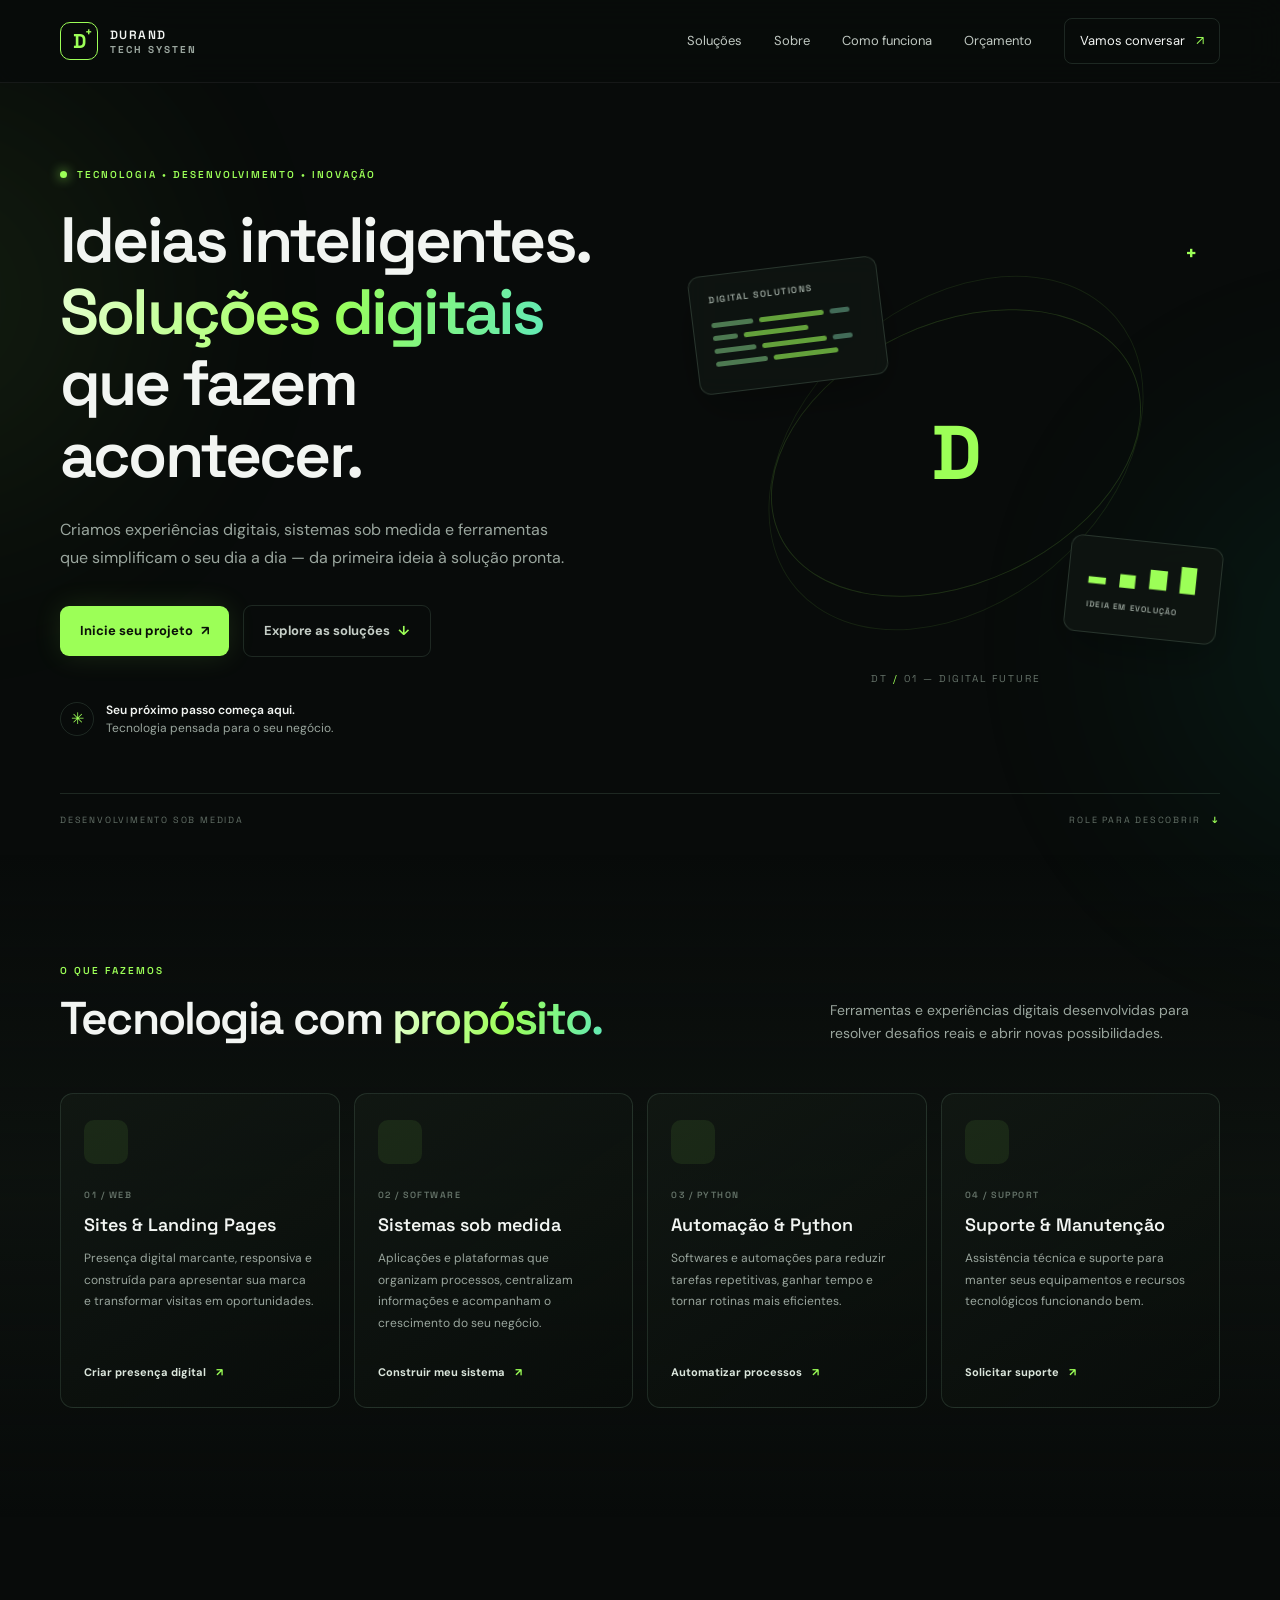
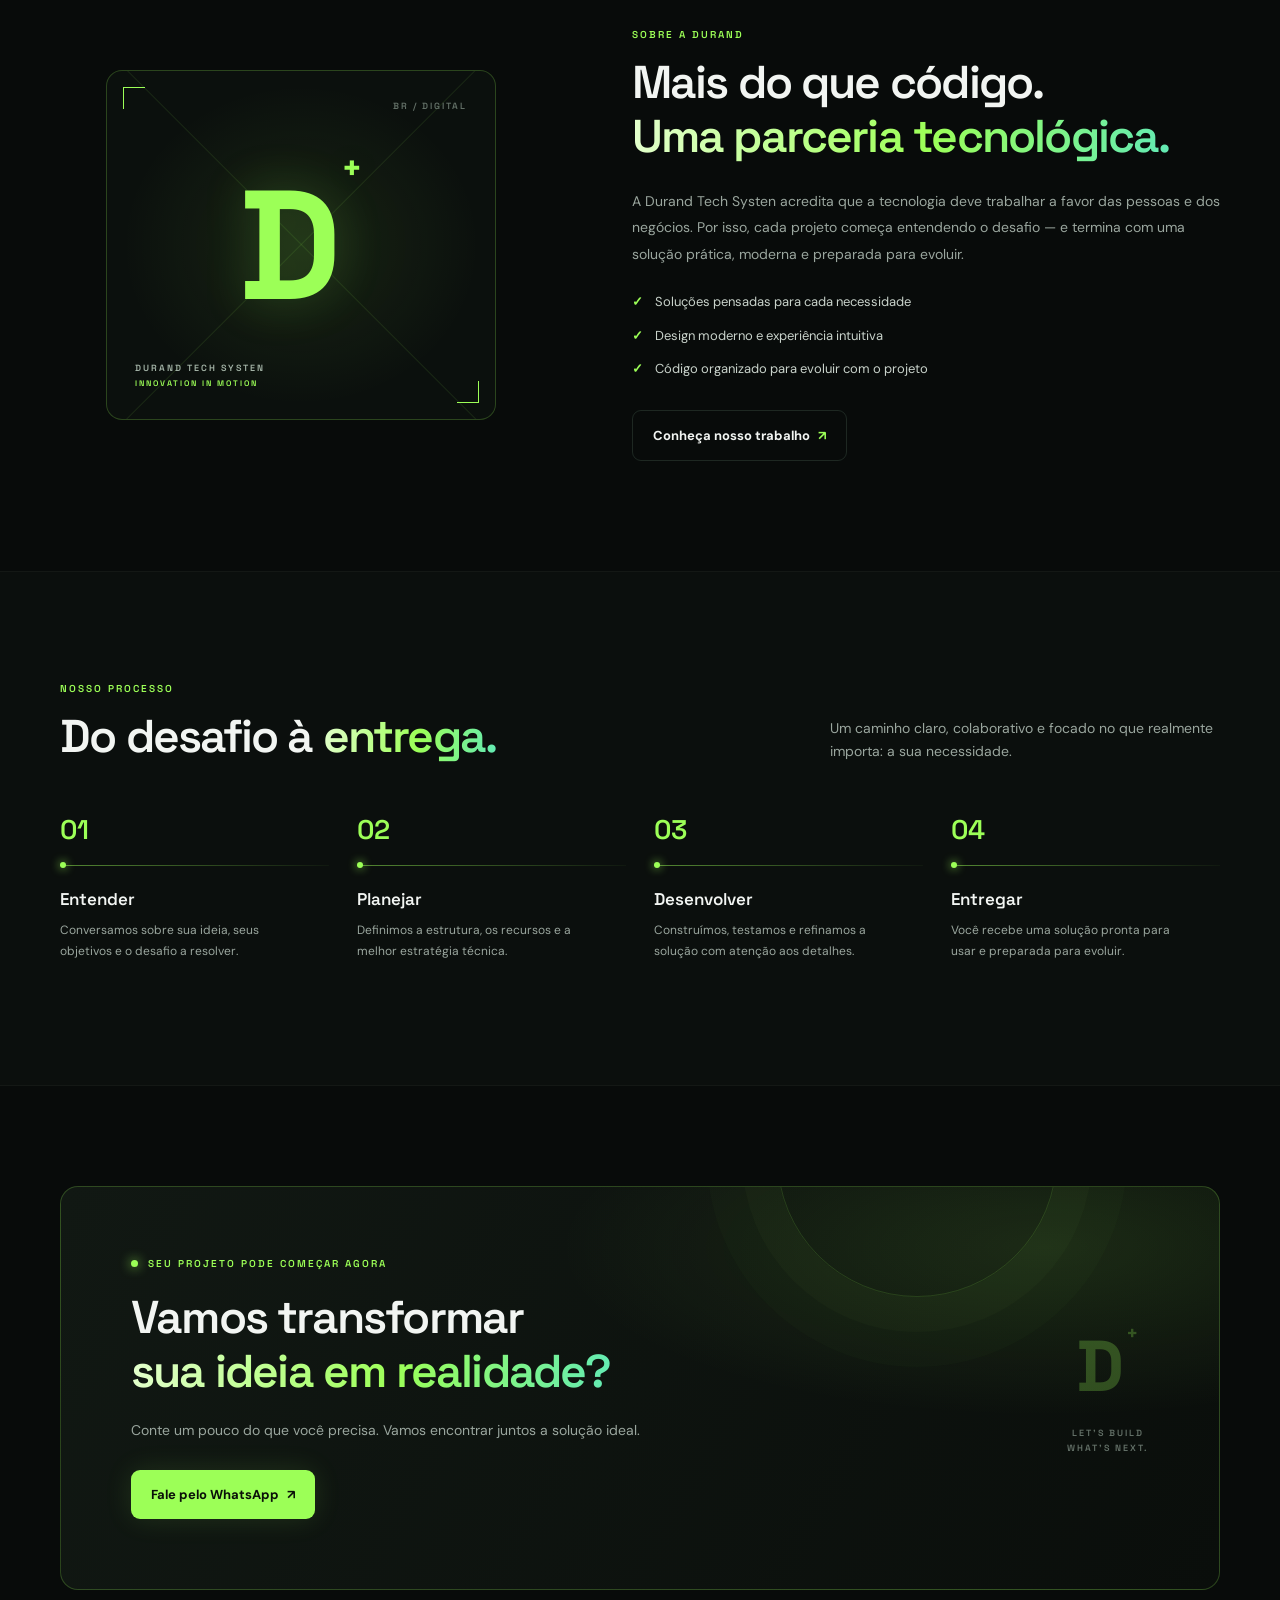
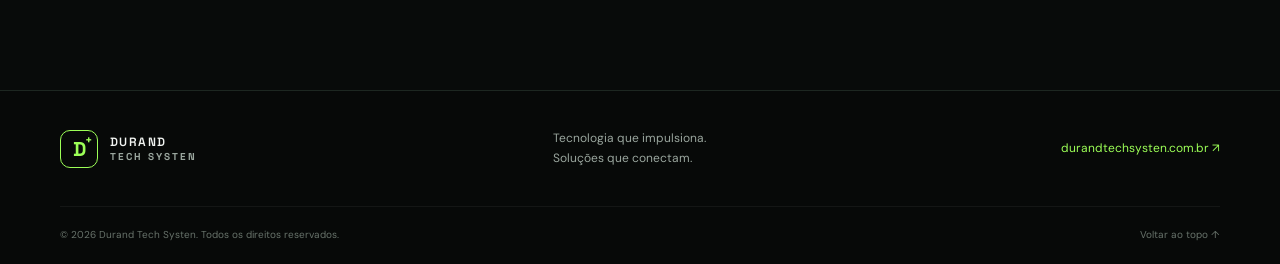
==== commit 0e9b2422: "Update index.html" ====
--- a/index.html
+++ b/index.html
@@ -32,7 +32,7 @@
         <a href="#solucoes">Soluções</a>
         <a href="#sobre">Sobre</a>
         <a href="#processo">Como funciona</a>
-        <a href="orcamento_pro.html" target="_blank" rel="noopener noreferrer">Orçamento</a>
+        <a href="dt_orcamento.html" target="_blank" rel="noopener noreferrer">Orçamento</a>
         <a href="#contato" class="nav-cta">Vamos conversar <span>↗</span></a>
       </nav>
     </div>
@@ -84,25 +84,25 @@
 
         <div class="solution-grid">
           <article class="solution-card reveal">
-            <div class="service-icon">⌘</div><span class="service-number">01 / WEB</span>
+            <div class="service-icon"></div><span class="service-number">01 / WEB</span>
             <h3>Sites & Landing Pages</h3>
             <p>Presença digital marcante, responsiva e construída para apresentar sua marca e transformar visitas em oportunidades.</p>
             <a href="#contato" class="text-link" data-service="Sites e landing pages">Criar presença digital <span>↗</span></a>
           </article>
           <article class="solution-card reveal">
-            <div class="service-icon">▦</div><span class="service-number">02 / SOFTWARE</span>
+            <div class="service-icon"></div><span class="service-number">02 / SOFTWARE</span>
             <h3>Sistemas sob medida</h3>
             <p>Aplicações e plataformas que organizam processos, centralizam informações e acompanham o crescimento do seu negócio.</p>
             <a href="#contato" class="text-link" data-service="Sistemas sob medida">Construir meu sistema <span>↗</span></a>
           </article>
           <article class="solution-card reveal">
-            <div class="service-icon">⟨/⟩</div><span class="service-number">03 / PYTHON</span>
+            <div class="service-icon"></div><span class="service-number">03 / PYTHON</span>
             <h3>Automação & Python</h3>
             <p>Softwares e automações para reduzir tarefas repetitivas, ganhar tempo e tornar rotinas mais eficientes.</p>
             <a href="#contato" class="text-link" data-service="Automação e desenvolvimento Python">Automatizar processos <span>↗</span></a>
           </article>
           <article class="solution-card reveal">
-            <div class="service-icon">⌁</div><span class="service-number">04 / SUPPORT</span>
+            <div class="service-icon"></div><span class="service-number">04 / SUPPORT</span>
             <h3>Suporte & Manutenção</h3>
             <p>Assistência técnica e suporte para manter seus equipamentos e recursos tecnológicos funcionando bem.</p>
             <a href="#contato" class="text-link" data-service="Suporte técnico e manutenção">Solicitar suporte <span>↗</span></a>
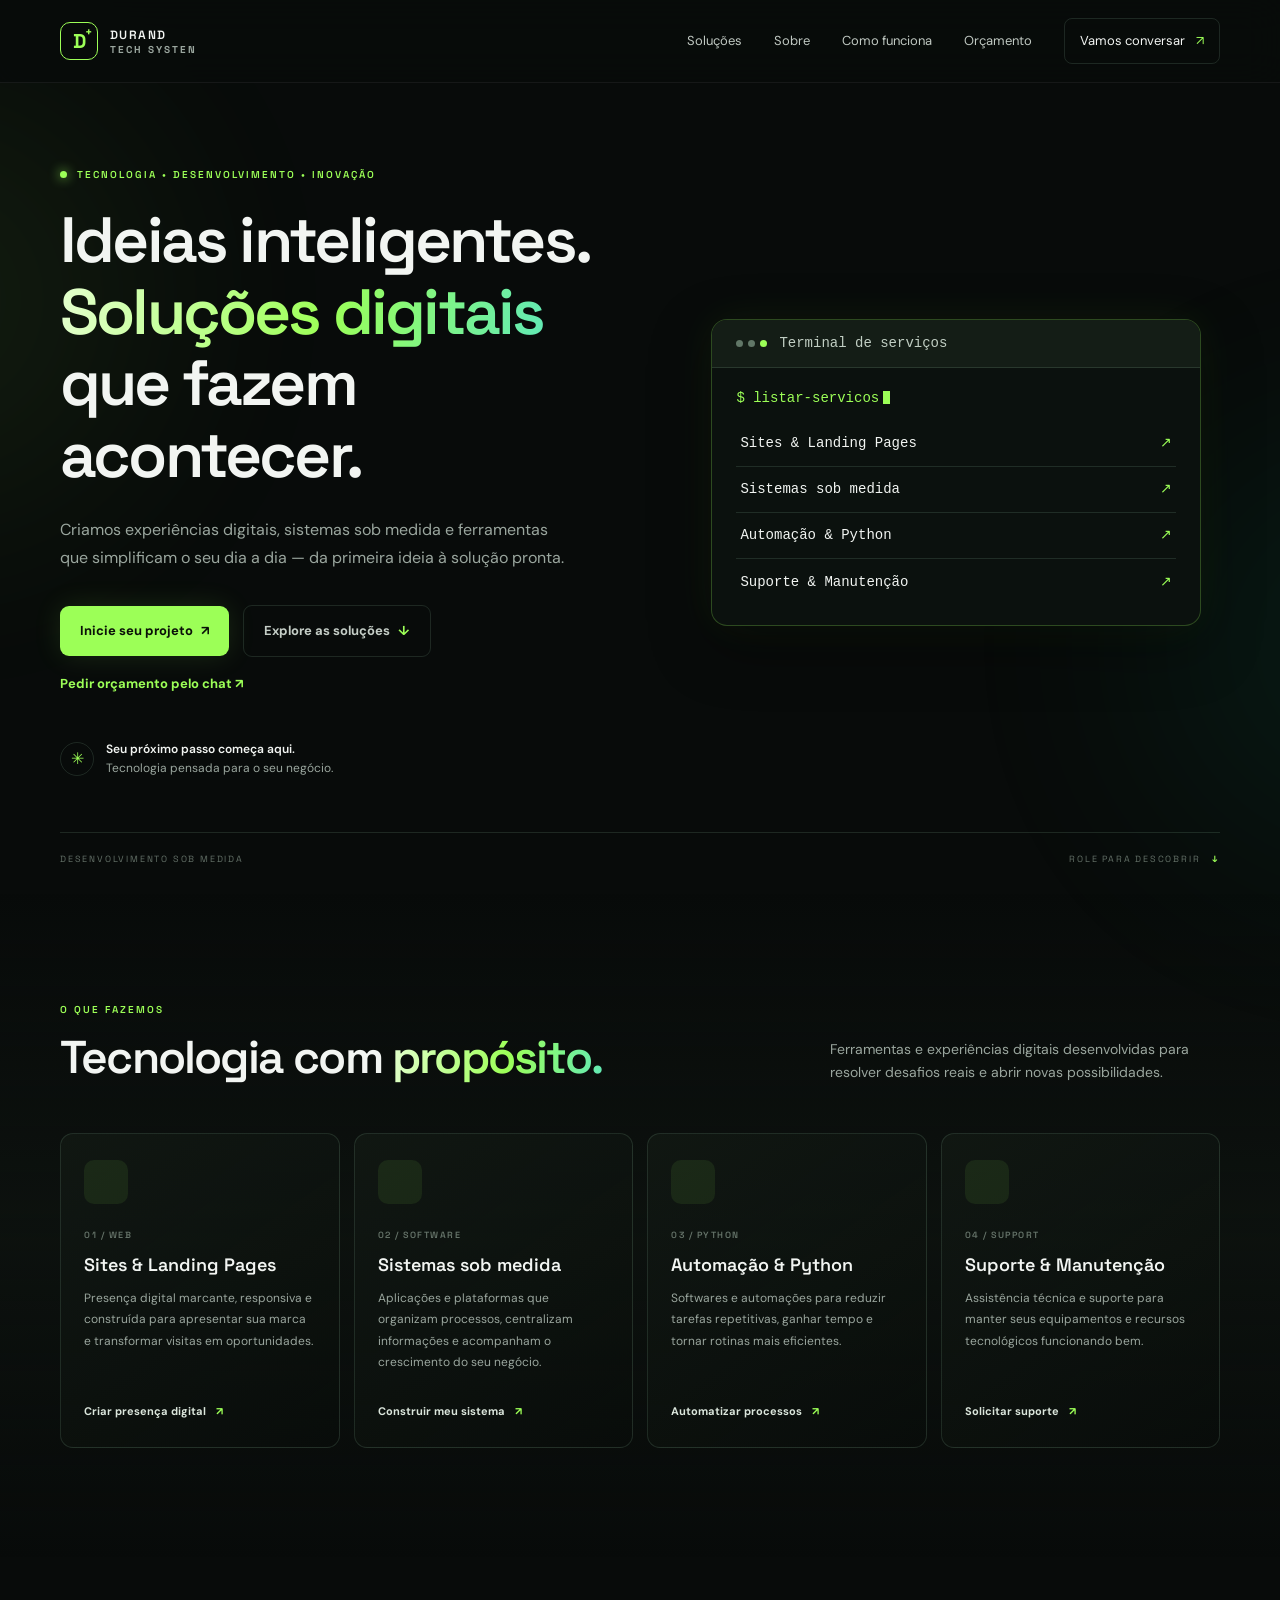
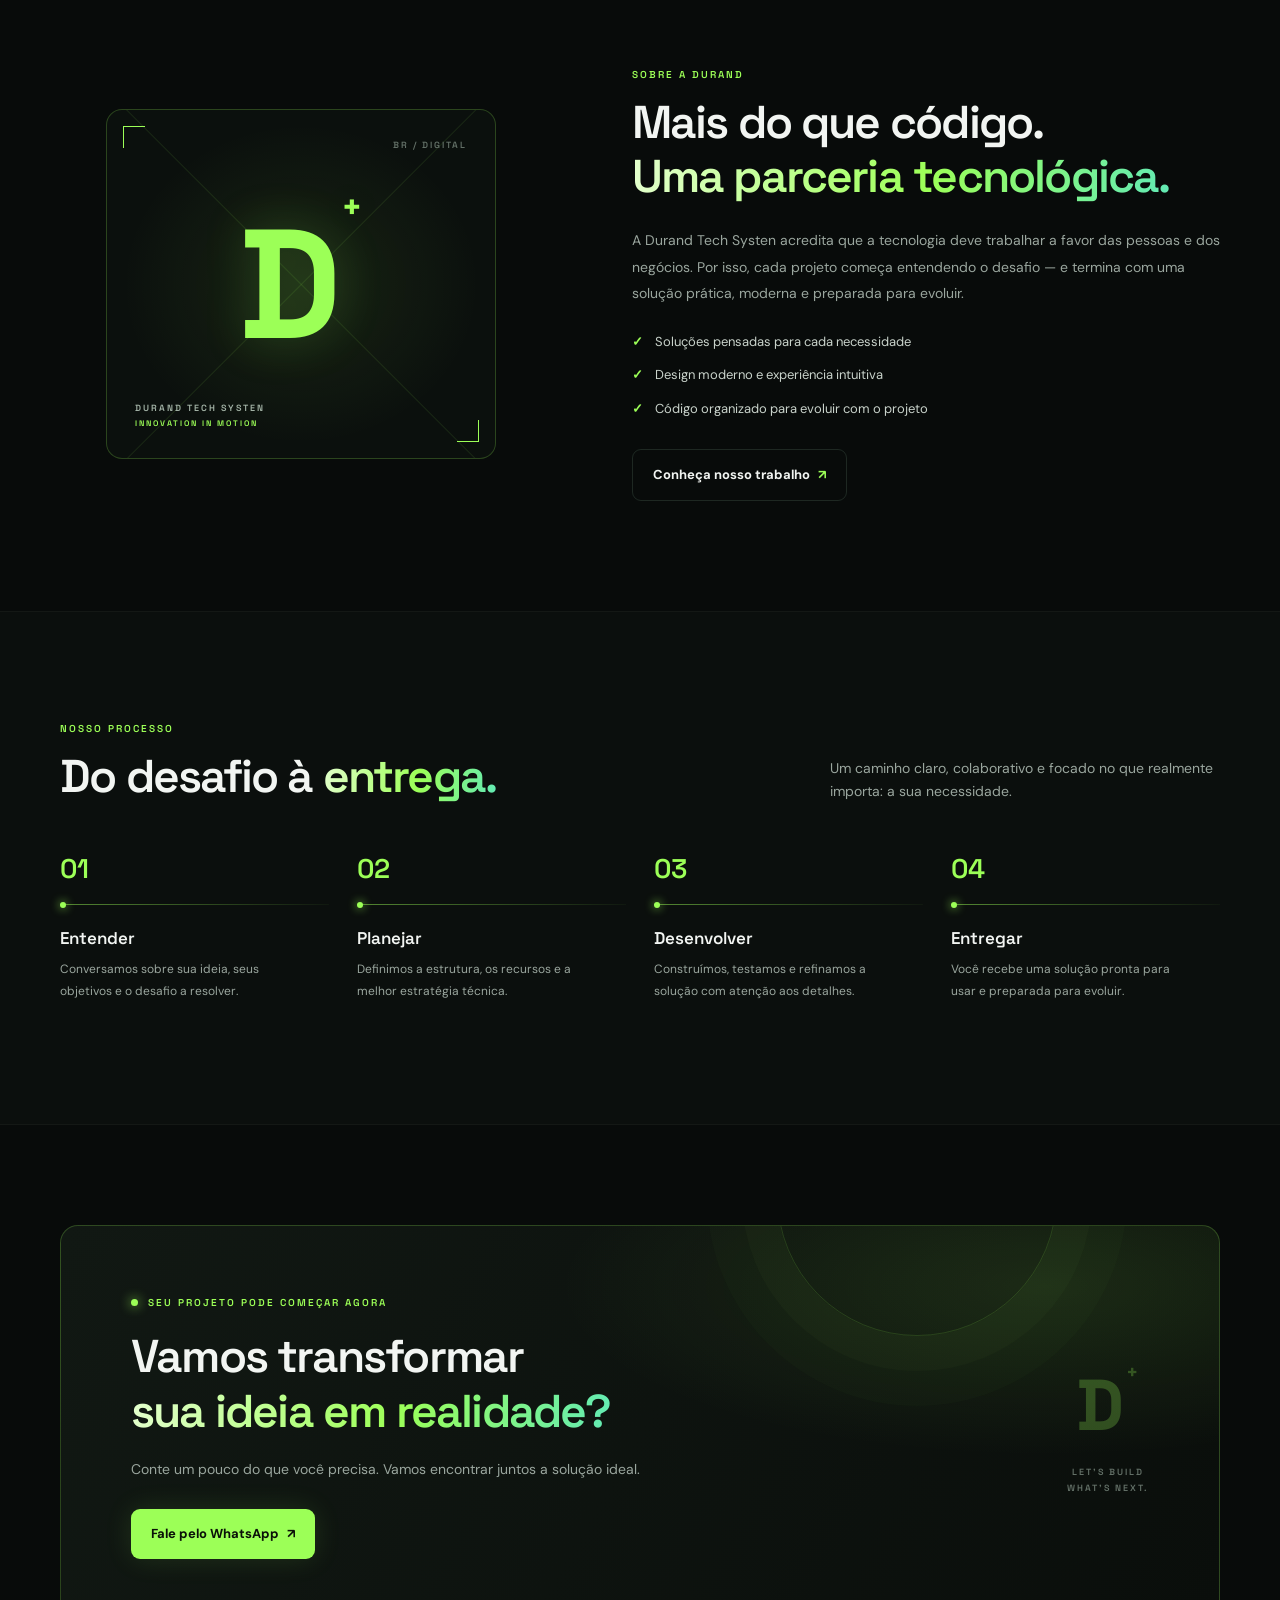
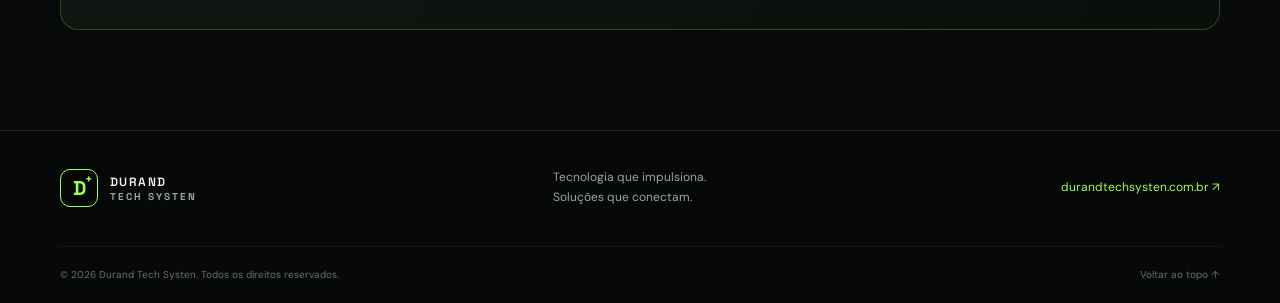
==== commit bb94131c: "Add files via upload" ====
--- a/index.html
+++ b/index.html
@@ -32,7 +32,7 @@
         <a href="#solucoes">Soluções</a>
         <a href="#sobre">Sobre</a>
         <a href="#processo">Como funciona</a>
-        <a href="dt_orcamento.html" target="_blank" rel="noopener noreferrer">Orçamento</a>
+        <a href="dt_orcamento.html" target="_blank" rel="noopener noreferrer" data-open-quote>Orçamento</a>
         <a href="#contato" class="nav-cta">Vamos conversar <span>↗</span></a>
       </nav>
     </div>
@@ -50,26 +50,28 @@
             <a class="button button-primary" href="#contato">Inicie seu projeto <span>↗</span></a>
             <a class="button button-quiet" href="#solucoes">Explore as soluções <span>↓</span></a>
           </div>
+          <a class="quote-hero-link" href="dt_orcamento.html" data-open-quote>Pedir orçamento pelo chat <span aria-hidden="true">↗</span></a>
           <div class="hero-proof">
             <div class="proof-icon">✳</div>
             <p><strong>Seu próximo passo começa aqui.</strong><br><span>Tecnologia pensada para o seu negócio.</span></p>
           </div>
         </div>
 
-        <div class="hero-visual reveal" aria-label="Ilustração abstrata de tecnologia">
-          <div class="visual-orbit orbit-a"></div>
-          <div class="visual-orbit orbit-b"></div>
-          <div class="visual-core"><span>D</span><i>+</i></div>
-          <div class="floating-card card-code">
-            <span class="card-label">DIGITAL SOLUTIONS</span>
-            <div class="code-line"><i></i><i></i><i></i></div>
-            <div class="code-line short"><i></i><i></i></div>
-            <div class="code-line"><i></i><i></i><i></i></div>
-            <div class="code-line tiny"><i></i><i></i></div>
-          </div>
-          <div class="floating-card card-signal"><span class="signal-bars">▂ ▄ ▆ █</span><small>IDEIA EM EVOLUÇÃO</small></div>
-          <div class="visual-caption">DT<span> / </span>01 — DIGITAL FUTURE</div>
-        </div>
+        <section class="service-terminal" aria-labelledby="terminal-title">
+          <header class="terminal-header">
+            <span class="terminal-lights" aria-hidden="true"><i></i><i></i><i></i></span>
+            <h2 id="terminal-title">Terminal de serviços</h2>
+          </header>
+          <div class="terminal-body">
+            <p class="terminal-prompt" aria-hidden="true"><span>$</span> <code data-terminal-command>listar-servicos</code></p>
+            <ul class="terminal-services">
+              <li><a href="#servico-sites">Sites &amp; Landing Pages<span aria-hidden="true">↗</span></a></li>
+              <li><a href="#servico-sistemas">Sistemas sob medida<span aria-hidden="true">↗</span></a></li>
+              <li><a href="#servico-automacao">Automação &amp; Python<span aria-hidden="true">↗</span></a></li>
+              <li><a href="#servico-suporte">Suporte &amp; Manutenção<span aria-hidden="true">↗</span></a></li>
+            </ul>
+          </div>
+        </section>
       </div>
       <div class="hero-bottom container"><span>DESENVOLVIMENTO SOB MEDIDA</span><span class="scroll-hint">ROLE PARA DESCOBRIR <b>↓</b></span></div>
     </section>
@@ -83,25 +85,25 @@
         </div>
 
         <div class="solution-grid">
-          <article class="solution-card reveal">
+          <article class="solution-card reveal" id="servico-sites">
             <div class="service-icon"></div><span class="service-number">01 / WEB</span>
             <h3>Sites & Landing Pages</h3>
             <p>Presença digital marcante, responsiva e construída para apresentar sua marca e transformar visitas em oportunidades.</p>
             <a href="#contato" class="text-link" data-service="Sites e landing pages">Criar presença digital <span>↗</span></a>
           </article>
-          <article class="solution-card reveal">
+          <article class="solution-card reveal" id="servico-sistemas">
             <div class="service-icon"></div><span class="service-number">02 / SOFTWARE</span>
             <h3>Sistemas sob medida</h3>
             <p>Aplicações e plataformas que organizam processos, centralizam informações e acompanham o crescimento do seu negócio.</p>
             <a href="#contato" class="text-link" data-service="Sistemas sob medida">Construir meu sistema <span>↗</span></a>
           </article>
-          <article class="solution-card reveal">
+          <article class="solution-card reveal" id="servico-automacao">
             <div class="service-icon"></div><span class="service-number">03 / PYTHON</span>
             <h3>Automação & Python</h3>
             <p>Softwares e automações para reduzir tarefas repetitivas, ganhar tempo e tornar rotinas mais eficientes.</p>
             <a href="#contato" class="text-link" data-service="Automação e desenvolvimento Python">Automatizar processos <span>↗</span></a>
           </article>
-          <article class="solution-card reveal">
+          <article class="solution-card reveal" id="servico-suporte">
             <div class="service-icon"></div><span class="service-number">04 / SUPPORT</span>
             <h3>Suporte & Manutenção</h3>
             <p>Assistência técnica e suporte para manter seus equipamentos e recursos tecnológicos funcionando bem.</p>
@@ -178,6 +180,27 @@
     <div class="container footer-bottom"><span>© <span id="current-year"></span> Durand Tech Systen. Todos os direitos reservados.</span><a href="#top">Voltar ao topo ↑</a></div>
   </footer>
 
+  <dialog class="quote-dialog" id="quote-chat" aria-labelledby="quote-title">
+    <div class="quote-header">
+      <div>
+        <h2 id="quote-title">Orçamento pelo chat</h2>
+        <p>Durand Tech Systen</p>
+      </div>
+      <button type="button" class="quote-close" aria-label="Fechar chat">×</button>
+    </div>
+    <div class="quote-content">
+      <div class="quote-messages" role="log" aria-label="Conversa de orçamento"></div>
+      <div class="quote-options" aria-label="Opções de resposta"></div>
+    </div>
+    <form class="quote-form">
+      <label for="quote-reply">Sua resposta</label>
+      <div class="quote-input">
+        <input id="quote-reply" name="reply" type="text" maxlength="450" autocomplete="off" required>
+        <button type="submit">Enviar</button>
+      </div>
+    </form>
+  </dialog>
+
   <script src="main.js"></script>
 </body>
 </html>
--- a/styles.css
+++ b/styles.css
@@ -80,27 +80,57 @@
 .hero-proof strong { font-weight: 600; }
 .hero-proof p span { color: var(--muted); }
 
-/* Visual abstrato */
-.hero-visual { min-height: 470px; position: relative; display: grid; place-items: center; }
-.visual-orbit { position: absolute; border: 1px solid rgba(156,255,87,.15); border-radius: 50%; transform: rotate(-25deg); }
-.orbit-a { width: 390px; height: 260px; }
-.orbit-b { width: 300px; height: 420px; transform: rotate(50deg); border-color: rgba(156,255,87,.09); }
-.visual-core { width: 150px; height: 150px; display: grid; place-items: center; border-radius: 38px; border: 1px solid rgba(156,255,87,.55); background: radial-gradient(circle at 35% 25%, #243a20, #0d140e 68%); box-shadow: 0 0 75px rgba(156,255,87,.14), inset 0 0 30px rgba(156,255,87,.07); font: 700 76px var(--font-display); color: var(--neon); transform: rotate(-8deg); z-index: 2; }
-.visual-core i { font-style: normal; font-size: 20px; position: absolute; right: 23px; top: 22px; }
-.floating-card { position: absolute; border: 1px solid rgba(205,255,220,.14); border-radius: 12px; background: rgba(14,20,16,.88); backdrop-filter: blur(12px); box-shadow: 0 18px 50px rgba(0,0,0,.3); }
-.card-code { width: 190px; padding: 18px; top: 48px; left: 0; transform: rotate(-7deg); }
-.card-label { display: block; color: var(--muted); font: 600 9px var(--font-display); letter-spacing: 1.5px; margin-bottom: 17px; }
-.code-line { display: flex; gap: 6px; margin: 8px 0; }
-.code-line i { height: 5px; width: 42px; background: #4d7951; border-radius: 5px; }
-.code-line i:nth-child(2) { width: 65px; background: #9cff57; opacity: .6; }
-.code-line i:nth-child(3) { width: 20px; background: #426b58; }
-.code-line.short i:first-child { width: 25px; }
-.code-line.tiny i:first-child { width: 52px; }
-.card-signal { bottom: 50px; right: 0; padding: 16px 20px; transform: rotate(6deg); }
-.signal-bars { color: var(--neon); font-size: 22px; letter-spacing: 4px; display: block; }
-.card-signal small { color: var(--muted); font: 600 8px var(--font-display); letter-spacing: 1.2px; }
-.visual-caption { position: absolute; bottom: 3px; color: #647168; font: 10px var(--font-display); letter-spacing: 2px; }
-.visual-caption span { color: var(--neon); }
+/* Terminal de serviços */
+.service-terminal {
+  min-width: 0;
+  width: min(100%, 490px);
+  justify-self: center;
+  border: 1px solid rgba(156, 255, 87, .24);
+  border-radius: 16px;
+  overflow: hidden;
+  background: #0b110e;
+  box-shadow: 0 20px 60px rgba(0, 0, 0, .4), 0 0 44px rgba(156, 255, 87, .07);
+  font: 14px/1.5 ui-monospace, Consolas, monospace;
+}
+.terminal-header {
+  display: flex;
+  align-items: center;
+  gap: 12px;
+  padding: 13px clamp(14px, 3vw, 24px);
+  border-bottom: 1px solid var(--line);
+  background: #141d16;
+}
+.terminal-header h2 { margin: 0; font: inherit; color: #c1cec3; }
+.terminal-lights { display: flex; gap: 5px; }
+.terminal-lights i { width: 7px; height: 7px; border-radius: 50%; background: #617767; }
+.terminal-lights i:last-child { background: var(--neon); }
+.terminal-body { padding: 20px clamp(14px, 3vw, 24px); }
+.terminal-prompt { min-height: 1.5em; margin: 0 0 12px; color: var(--neon); }
+.terminal-prompt code { font: inherit; }
+.terminal-prompt code::after {
+  content: "";
+  display: inline-block;
+  width: .5em;
+  height: .95em;
+  margin-left: 4px;
+  vertical-align: -.12em;
+  background: var(--neon);
+}
+.terminal-services { list-style: none; margin: 0; padding: 0; }
+.terminal-services a {
+  display: flex;
+  align-items: center;
+  justify-content: space-between;
+  gap: 8px;
+  min-height: 46px;
+  padding: 8px 4px;
+  border-bottom: 1px solid var(--line);
+}
+.terminal-services li:last-child a { border-bottom: 0; }
+.terminal-services a span,
+.terminal-services a:hover { color: var(--neon); }
+.terminal-services a:focus-visible { outline: 2px solid var(--neon); outline-offset: -2px; }
+.solution-card:target { outline: 1px solid var(--neon); }
 .hero-bottom { display: flex; justify-content: space-between; border-top: 1px solid var(--line); padding-top: 20px; margin-top: 55px; color: #647168; font: 9px var(--font-display); letter-spacing: 1.8px; }
 .scroll-hint b { color: var(--neon); margin-left: 8px; }
 
@@ -190,12 +220,6 @@
   .hero { padding-top: 60px; }
   .hero-grid { grid-template-columns: 1fr; }
   h1 { font-size: clamp(42px, 11vw, 60px); letter-spacing: -2px; }
-  .hero-visual { min-height: 390px; margin-top: 12px; }
-  .orbit-a { width: 310px; height: 220px; }
-  .orbit-b { width: 250px; height: 340px; }
-  .visual-core { width: 125px; height: 125px; font-size: 62px; }
-  .card-code { left: 2%; top: 30px; }
-  .card-signal { right: 2%; bottom: 35px; }
   .hero-bottom { margin-top: 28px; }
   .section-heading { align-items: start; flex-direction: column; gap: 18px; margin-bottom: 32px; }
   .section-heading > p { max-width: 100%; }
@@ -212,9 +236,6 @@
   .solution-card { min-height: auto; }
   .hero-actions { align-items: stretch; flex-direction: column; }
   .button { width: 100%; }
-  .hero-visual { min-height: 340px; }
-  .card-code { width: 155px; padding: 14px; }
-  .card-signal { padding: 12px 14px; }
   .hero-bottom { font-size: 8px; letter-spacing: 1px; }
   .contact-content h2 { font-size: 34px; }
   .footer-bottom { flex-direction: column; }
@@ -223,125 +244,106 @@
   *, *::before, *::after { scroll-behavior: auto !important; transition-duration: .01ms !important; animation-duration: .01ms !important; }
   .reveal { opacity: 1; transform: none; }
 }
-/* ==========================================
-   ANIMAÇÃO DA LOGO DURAND TECH SYSTEN
-   ========================================== */
-
-.visual-core {
-    width: 150px;
-    height: 150px;
-
-    display: grid;
-    place-items: center;
-
-    border: none;
-    background: transparent;
-    box-shadow: none;
-
-    transform: none;
-}
-
-/* Container da logo */
-.logo-d {
-    position: relative;
-
-    display: flex;
-    align-items: center;
-    justify-content: center;
-
-    animation: logoEntrada 1.2s cubic-bezier(.16, 1, .3, 1) forwards;
-}
-
-/* Letra D */
-.logo-letter {
-    font-family: "Space Grotesk", sans-serif;
-    font-size: 150px;
-    font-weight: 700;
-    line-height: 1;
-
-    color: #9cff57;
-
-    text-shadow:
-        0 0 10px rgba(156, 255, 87, 0.25),
-        0 0 35px rgba(156, 255, 87, 0.15);
-
-    animation: brilhoD 3s ease-in-out infinite;
-}
-
-/* Símbolo + */
-.logo-plus {
-    position: absolute;
-
-    top: -12px;
-    right: -25px;
-
-    font-family: "Space Grotesk", sans-serif;
-    font-size: 35px;
-    font-weight: 700;
-
-    color: #9cff57;
-
-    opacity: 0;
-
-    animation: plusEntrada 0.7s ease-out 0.8s forwards,
-               plusPulso 2s ease-in-out 1.5s infinite;
-}
-
-/* Entrada inicial do D */
-@keyframes logoEntrada {
-    0% {
-        opacity: 0;
-        transform: scale(0.3) rotate(-15deg);
-        filter: blur(15px);
-    }
-
-    60% {
-        opacity: 1;
-        transform: scale(1.15) rotate(3deg);
-        filter: blur(0);
-    }
-
-    100% {
-        opacity: 1;
-        transform: scale(1) rotate(0);
-    }
-}
-
-/* Brilho pulsante da letra */
-@keyframes brilhoD {
-    0%, 100% {
-        text-shadow:
-            0 0 10px rgba(156, 255, 87, 0.2),
-            0 0 30px rgba(156, 255, 87, 0.1);
-    }
-
-    50% {
-        text-shadow:
-            0 0 20px rgba(156, 255, 87, 0.5),
-            0 0 55px rgba(156, 255, 87, 0.25);
-    }
-}
-
-/* Entrada do símbolo + */
-@keyframes plusEntrada {
-    0% {
-        opacity: 0;
-        transform: scale(0) rotate(-90deg);
-    }
-
-    100% {
-        opacity: 1;
-        transform: scale(1) rotate(0);
-    }
-}
-
-/* Pulso do símbolo + */
-@keyframes plusPulso {
-    0%, 100% {
-        text-shadow: 0 0 5px rgba(156, 255, 87, 0.2);
-    }
-
-    50% {
-        text-shadow: 0 0 20px rgba(156, 255, 87, 0.8);
-    }
-}+
+/* Chatbot de orçamento */
+.quote-hero-link {
+  display: inline-block;
+  margin-top: 16px;
+  color: var(--neon);
+  font-weight: 700;
+  font-size: 13px;
+  text-underline-offset: 4px;
+}
+.quote-hero-link:hover { text-decoration: underline; }
+.quote-dialog {
+  position: fixed;
+  inset: auto 20px 20px auto;
+  margin: 0;
+  width: min(440px, calc(100% - 40px));
+  max-width: none;
+  max-height: min(680px, calc(100dvh - 40px));
+  padding: 0;
+  border: 1px solid #35543b;
+  border-radius: 18px;
+  color: var(--text);
+  background: #0b120e;
+  box-shadow: 0 20px 80px #0009;
+  overflow: hidden;
+}
+.quote-dialog[open] { display: flex; flex-direction: column; }
+.quote-dialog::backdrop { background: #030805a8; }
+.quote-header {
+  display: flex;
+  justify-content: space-between;
+  align-items: center;
+  gap: 12px;
+  padding: 14px 18px;
+  background: #152019;
+  border-bottom: 1px solid #293c2e;
+}
+.quote-header h2 { font: 700 18px var(--font-display); margin: 0; }
+.quote-header p { font-size: 12px; color: var(--muted); margin: 3px 0 0; }
+.quote-close {
+  color: var(--text);
+  background: transparent;
+  border: 1px solid #425a48;
+  border-radius: 8px;
+  width: 40px;
+  min-height: 40px;
+  font-size: 22px;
+  cursor: pointer;
+}
+.quote-content { overflow-y: auto; padding: 16px; min-height: 0; }
+.quote-messages { display: grid; justify-items: start; gap: 10px; }
+.quote-message {
+  margin: 0;
+  padding: 10px 12px;
+  max-width: 95%;
+  border-radius: 10px;
+  background: #17241b;
+  white-space: pre-wrap;
+  overflow-wrap: anywhere;
+  font-size: 14px;
+}
+.quote-message-customer { justify-self: end; background: #25412e; }
+.quote-options { display: flex; flex-wrap: wrap; gap: 8px; }
+.quote-options:not(:empty) { margin-top: 14px; }
+.quote-options button, .quote-options a, .quote-input button {
+  display: inline-flex;
+  align-items: center;
+  min-height: 44px;
+  padding: 8px 12px;
+  border-radius: 8px;
+  border: 1px solid #425a48;
+  background: #152019;
+  color: var(--text);
+  font: 700 13px var(--font-body);
+  cursor: pointer;
+}
+.quote-options .quote-confirm, .quote-input button {
+  background: var(--neon);
+  color: #10180d;
+  border-color: var(--neon);
+}
+.quote-dialog :focus-visible { outline: 2px solid #e2f9e5; outline-offset: 2px; }
+.quote-form { border-top: 1px solid #293c2e; padding: 12px 16px 16px; }
+.quote-form label { display: block; font-size: 12px; margin-bottom: 6px; }
+.quote-input { display: flex; gap: 8px; }
+.quote-input input {
+  flex: 1;
+  min-width: 0;
+  min-height: 44px;
+  padding: 8px;
+  border-radius: 8px;
+  border: 1px solid #425a48;
+  color: var(--text);
+  background: #111a14;
+  font: 16px var(--font-body);
+}
+@media (max-width: 480px) {
+  .quote-dialog {
+    inset: auto 8px 8px auto;
+    width: calc(100% - 16px);
+    max-height: calc(100dvh - 16px);
+  }
+}
